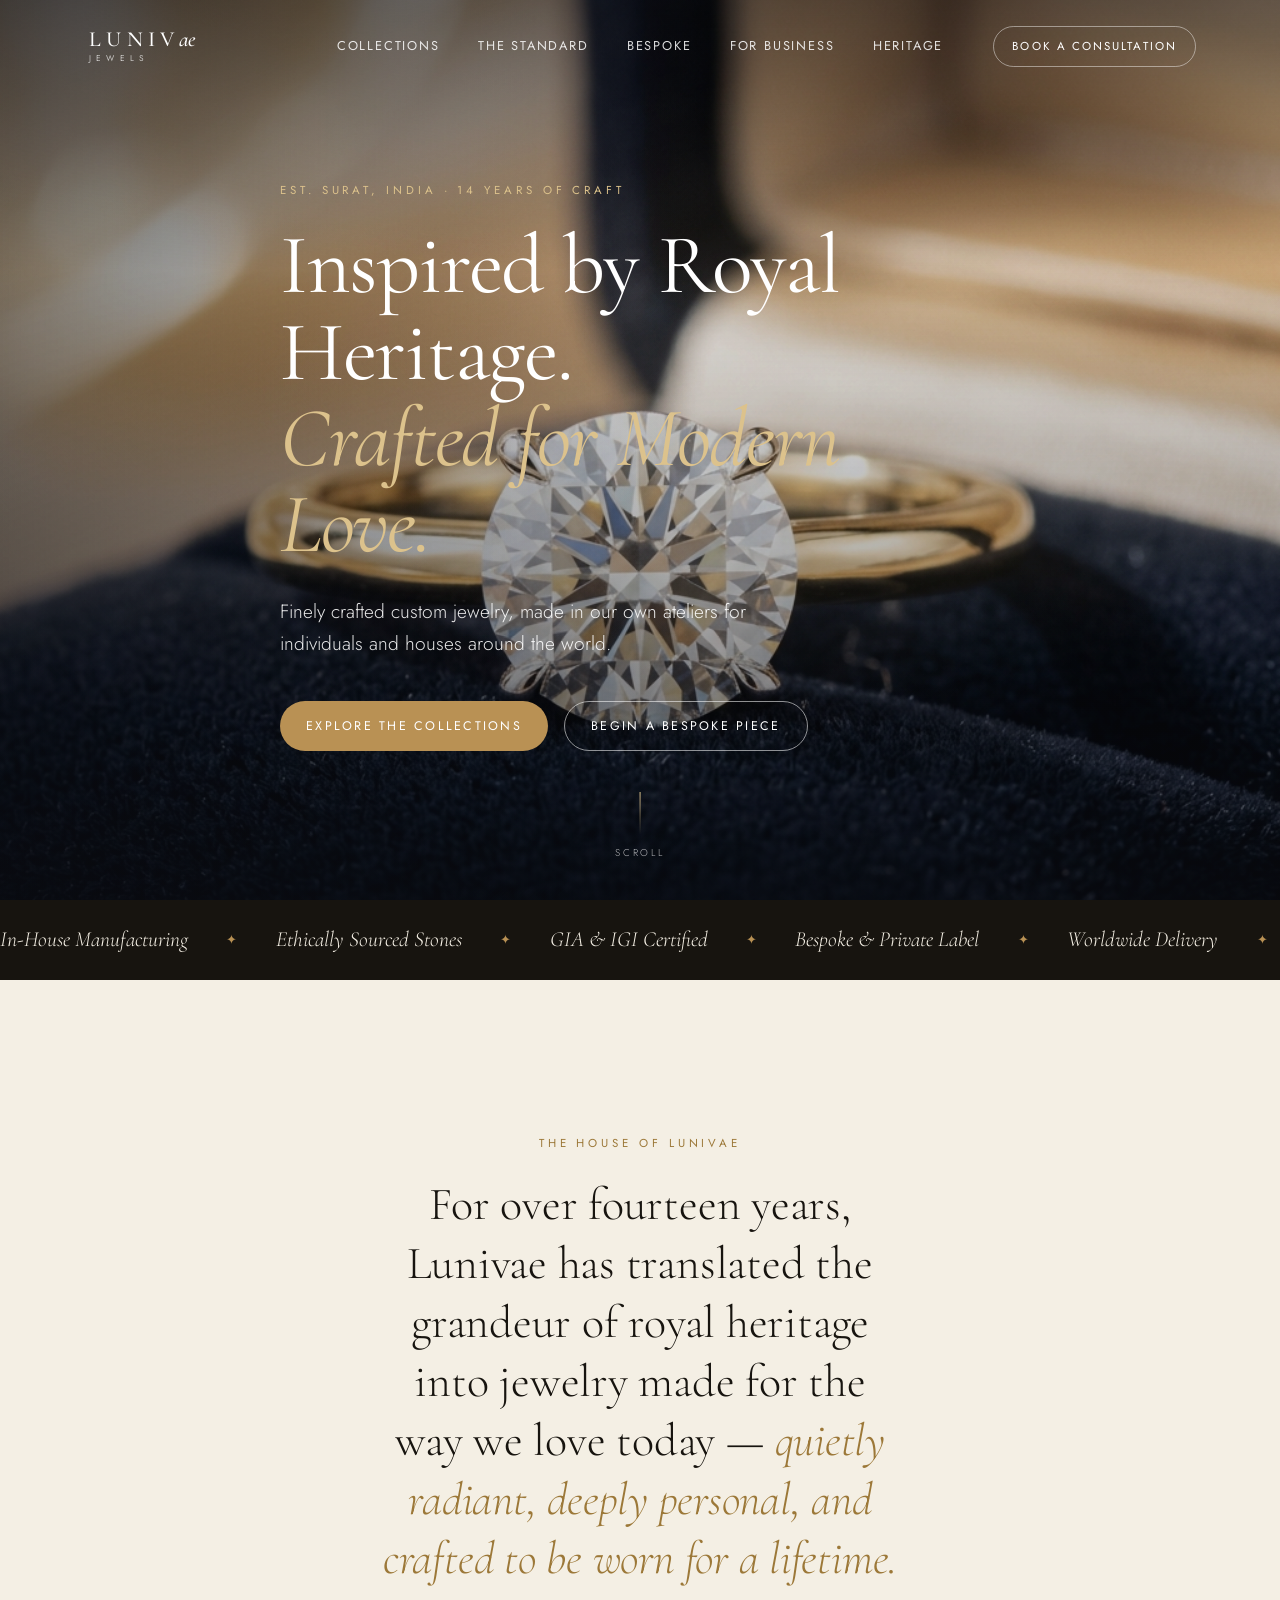
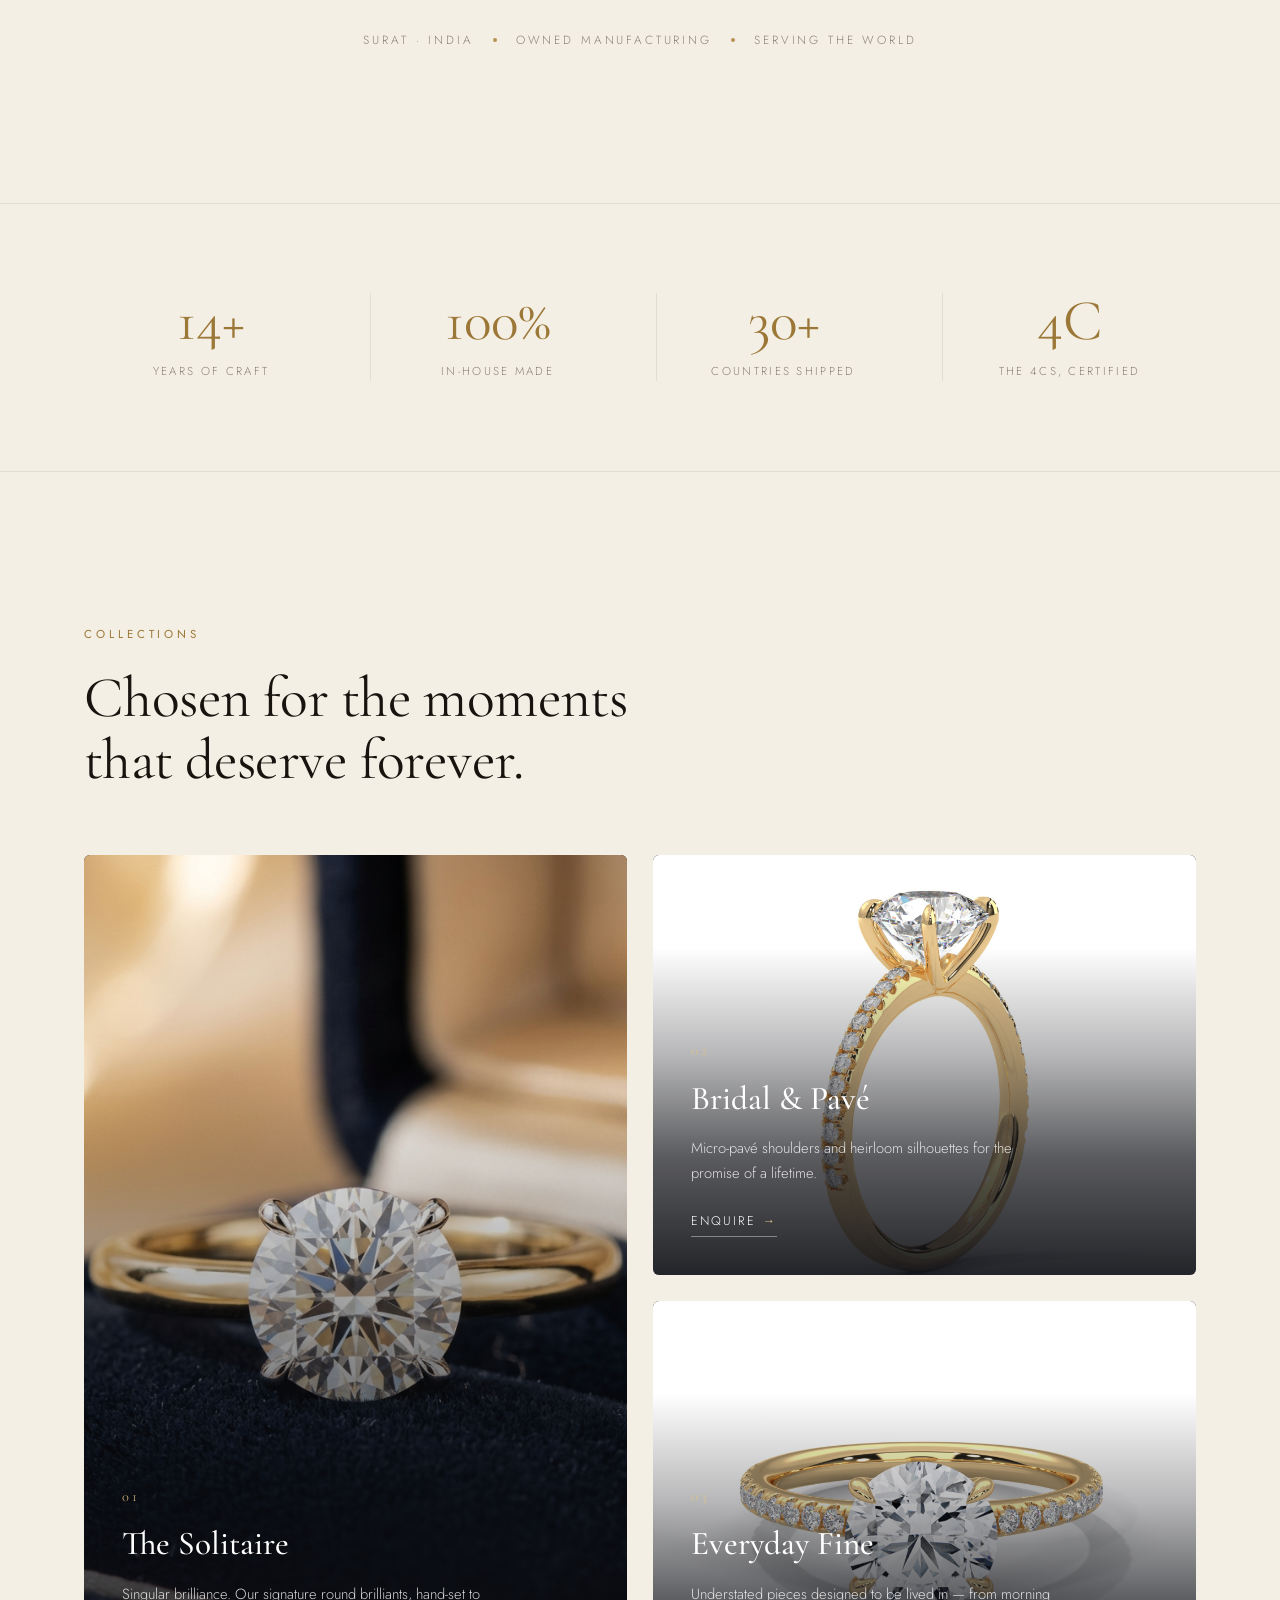
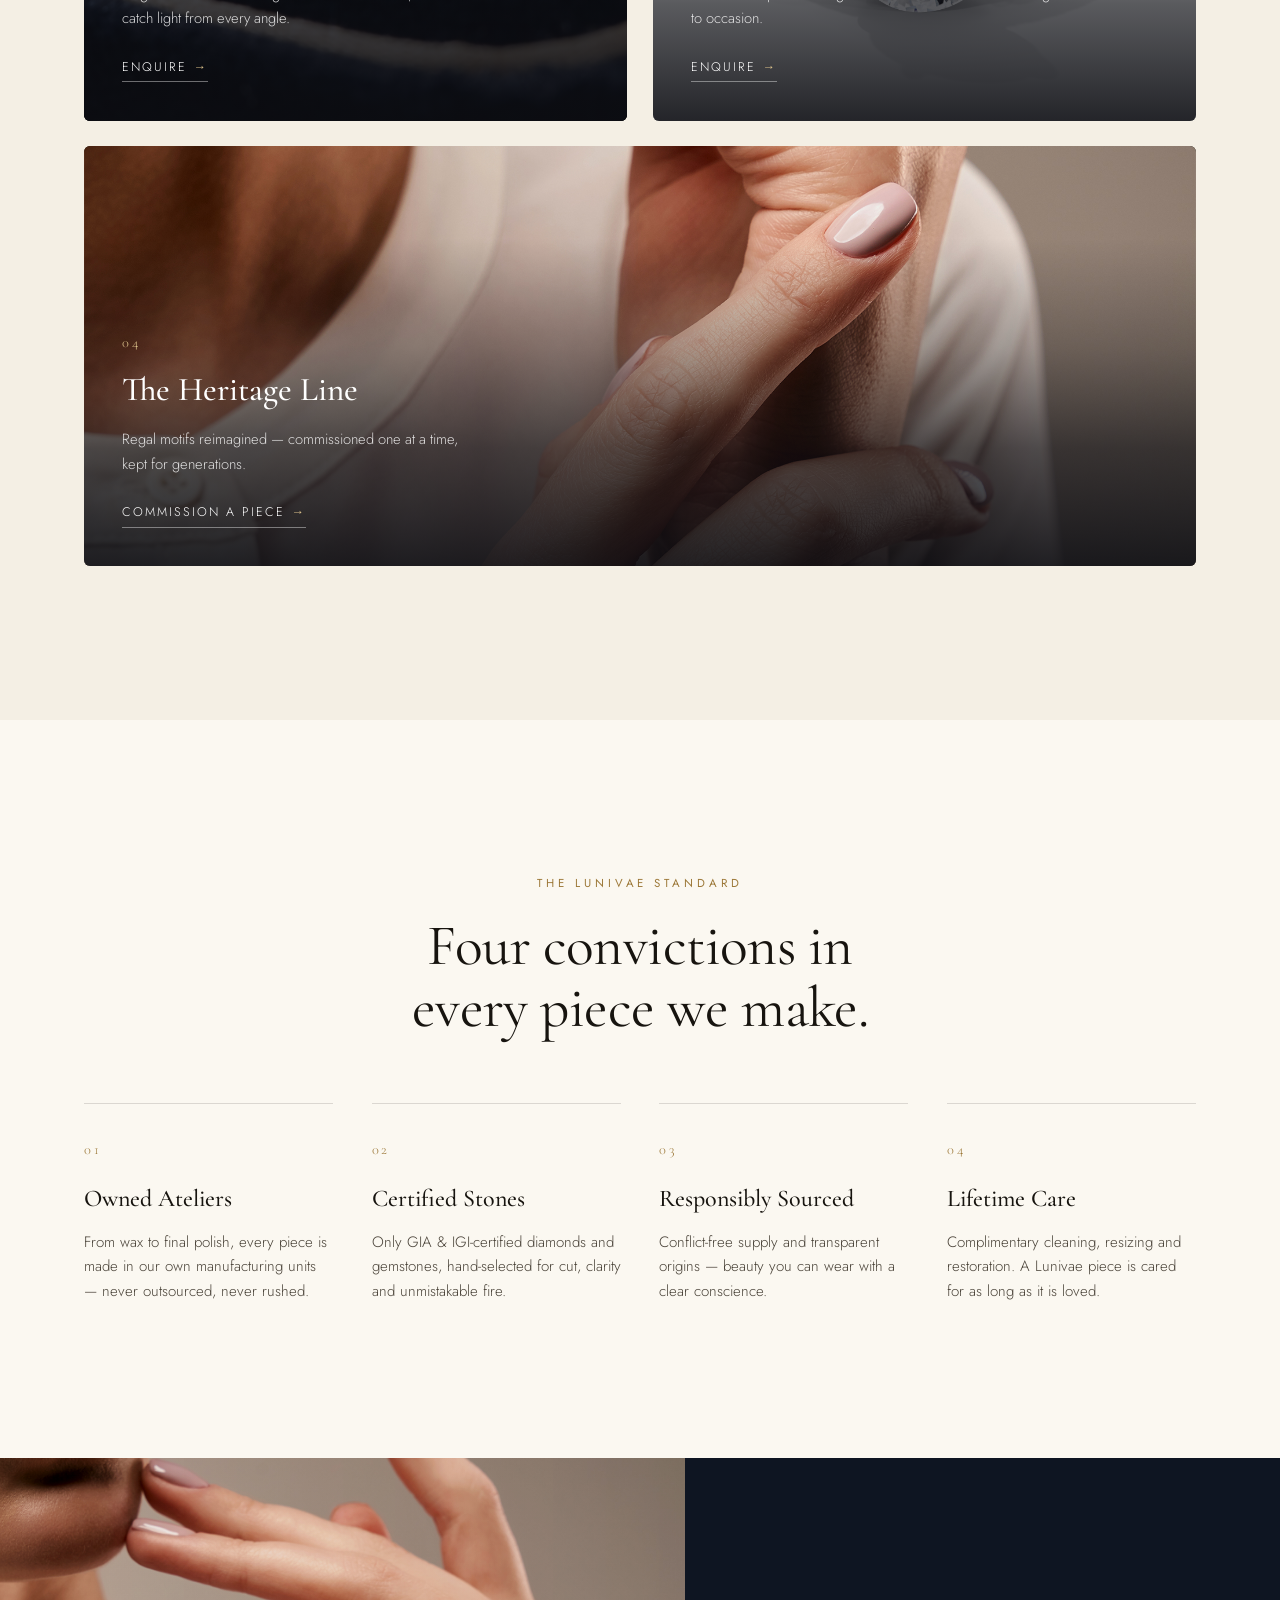
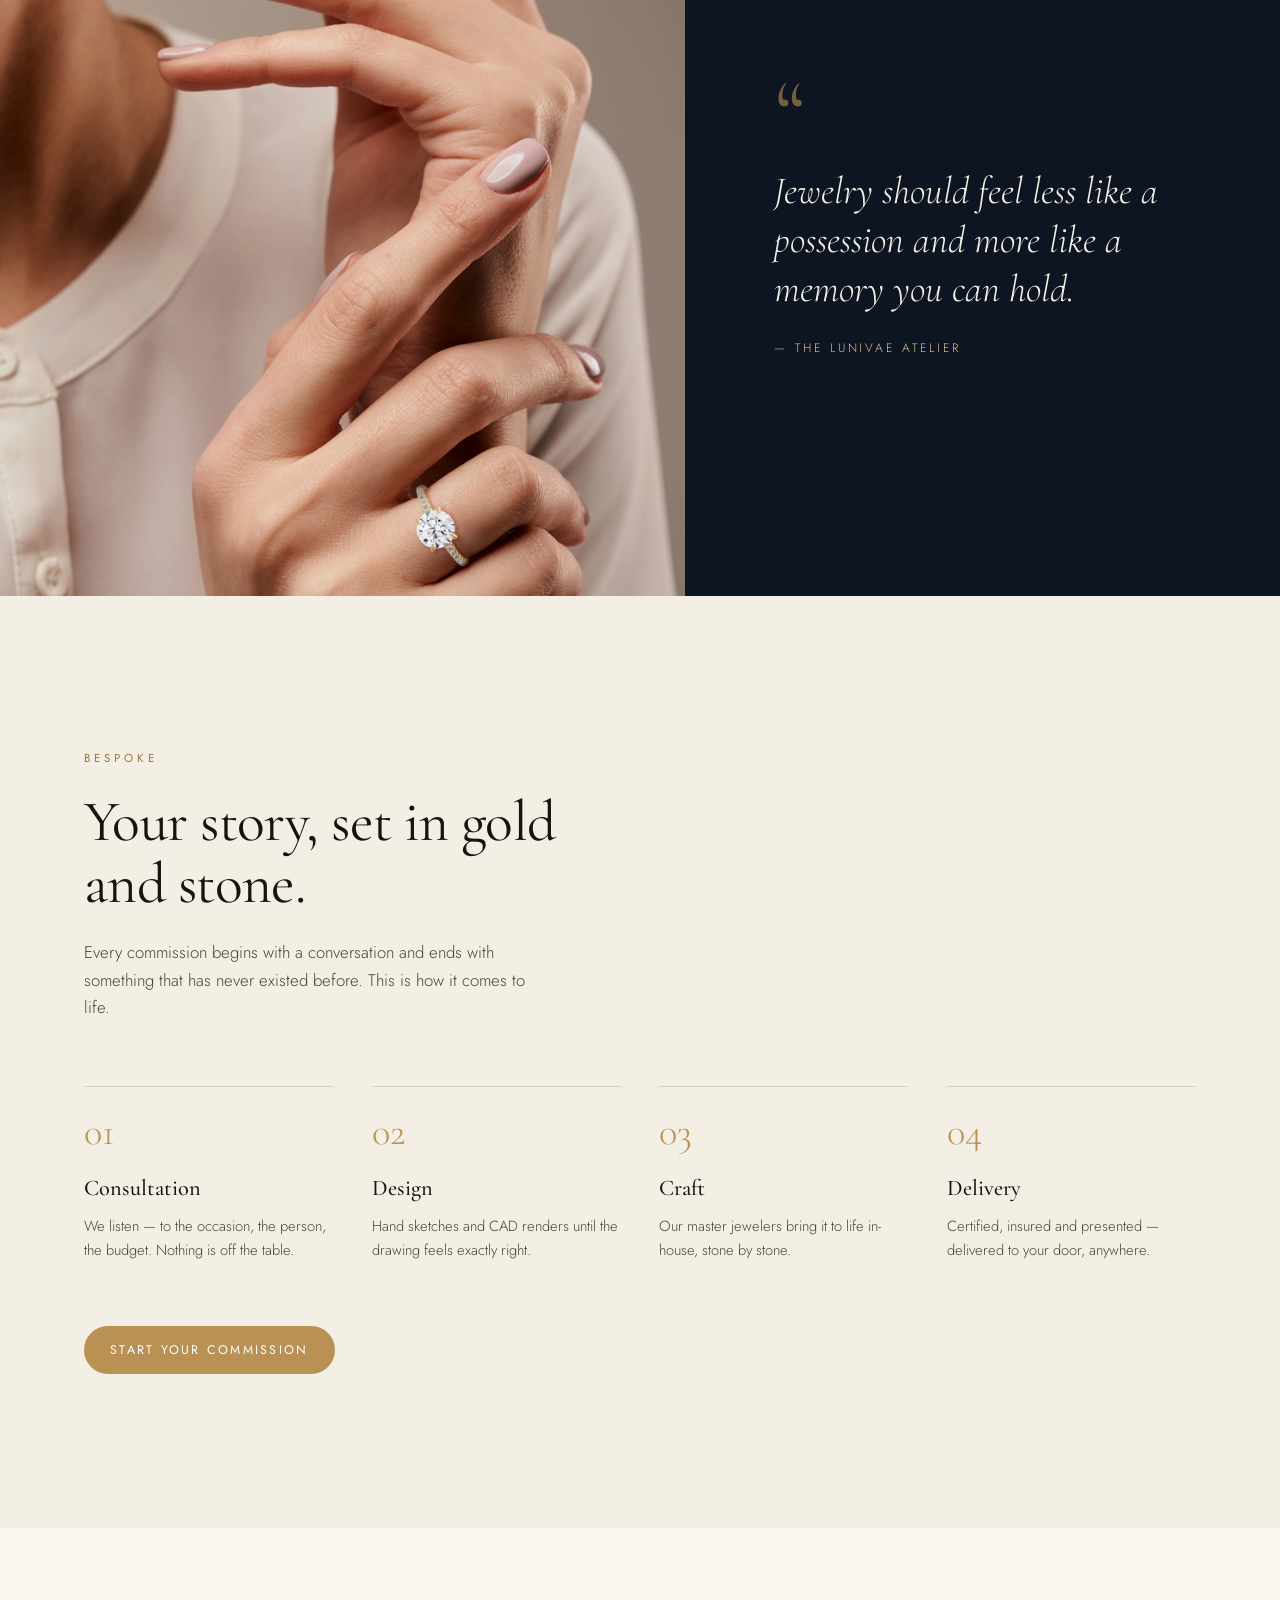
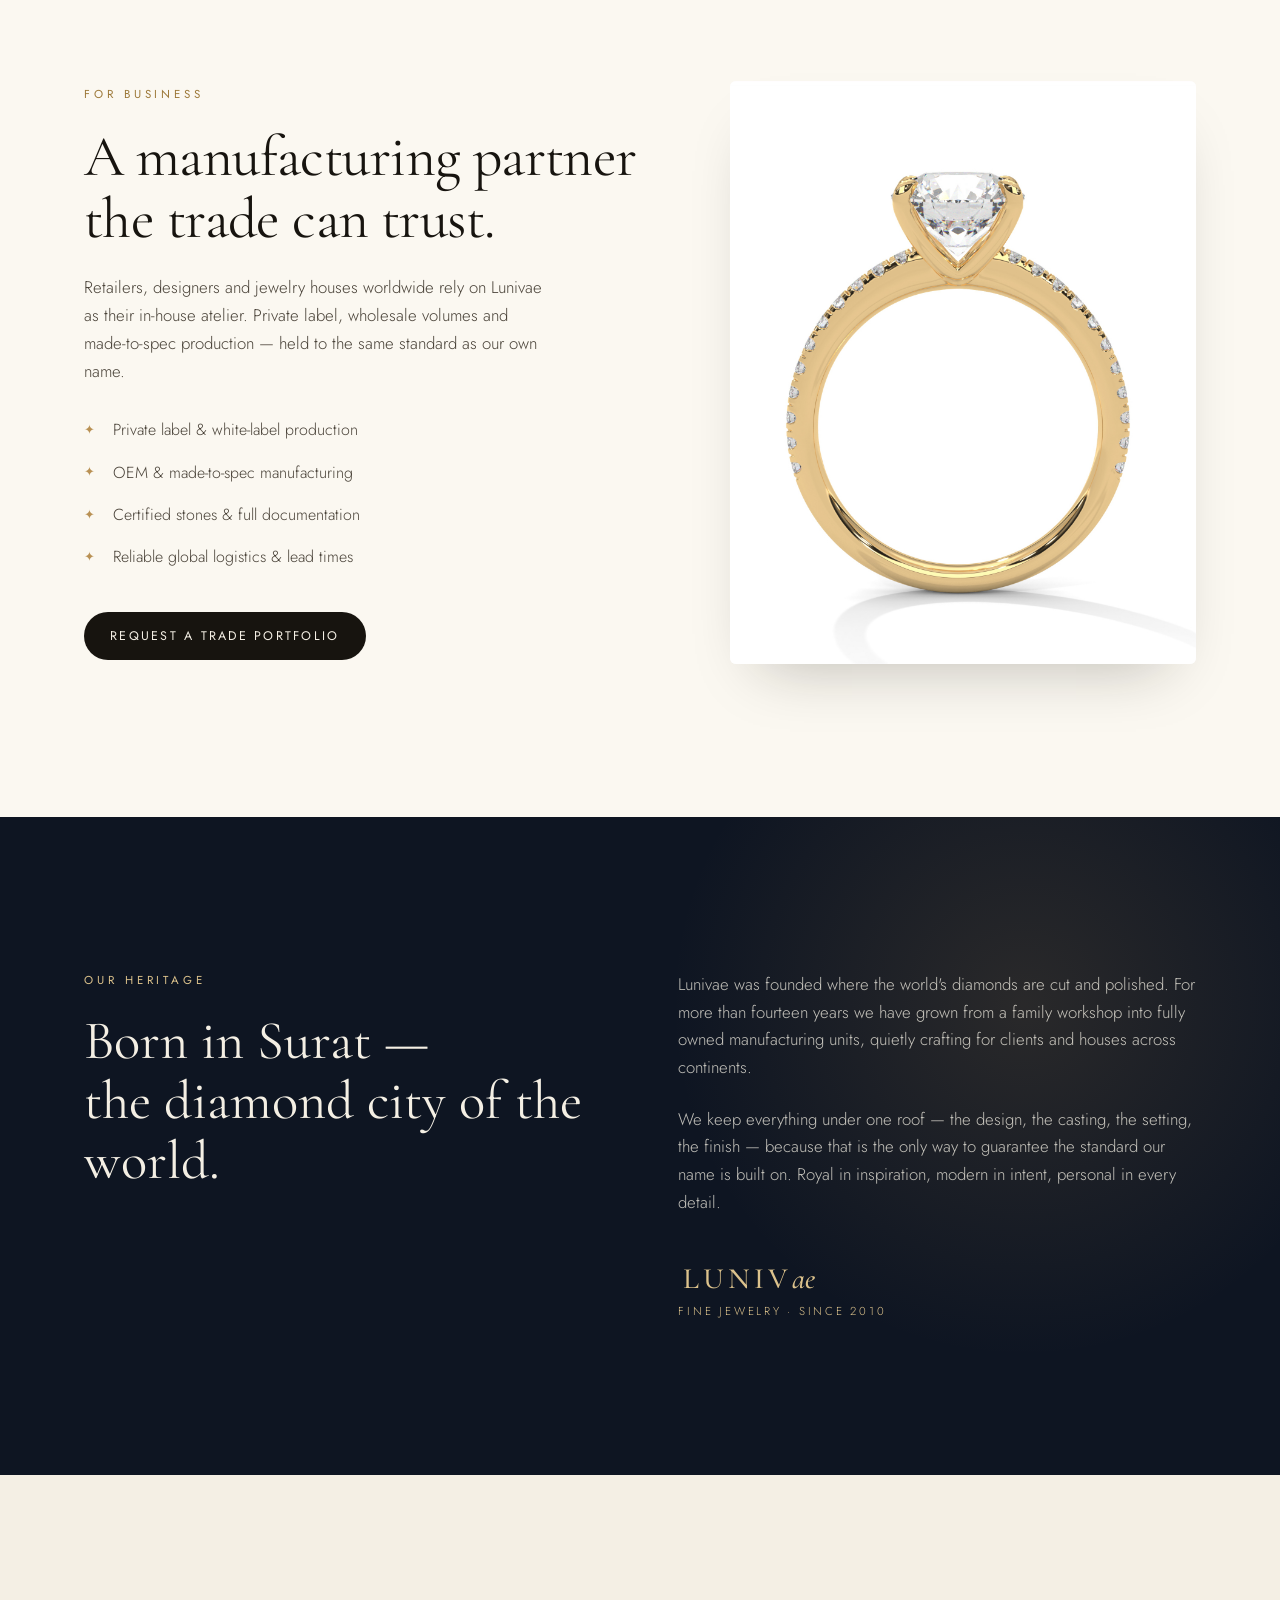
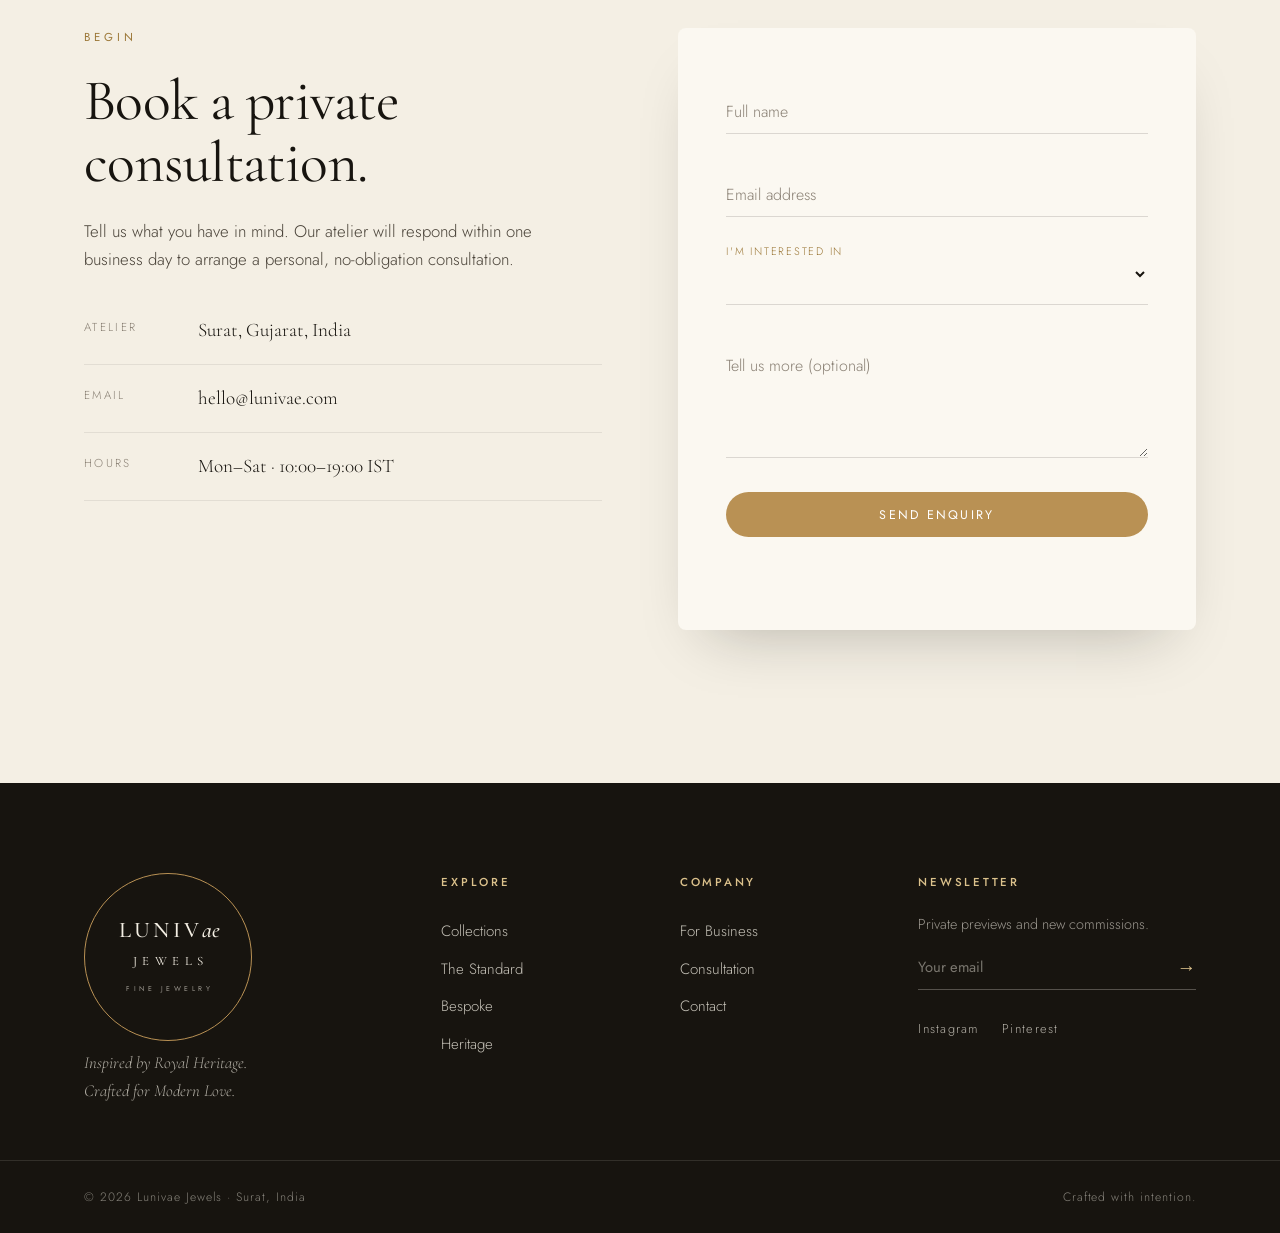
==== lunivae/index.html @ b957a15f "Add Lunivae Jewels premium website A luxury-minimal, single-scroll marketing site for Lunivae Jewels" ====
<!DOCTYPE html>
<html lang="en" data-theme="light">
<head>
<meta charset="UTF-8" />
<meta name="viewport" content="width=device-width, initial-scale=1.0" />
<title>Lunivae Jewels — Inspired by Royal Heritage. Crafted for Modern Love.</title>
<meta name="description" content="Lunivae Jewels — luxury custom fine jewelry from Surat, India. Backed by 14+ years of craft and our own manufacturing units, we create heirloom pieces for individuals and businesses worldwide." />
<meta name="theme-color" content="#F4EFE4" />

<!-- Open Graph -->
<meta property="og:title" content="Lunivae Jewels — Fine Jewelry" />
<meta property="og:description" content="Inspired by Royal Heritage. Crafted for Modern Love. Bespoke fine jewelry, crafted in-house in Surat, India." />
<meta property="og:type" content="website" />
<meta property="og:image" content="assets/hero-solitaire.jpg" />

<link rel="preconnect" href="https://fonts.googleapis.com" />
<link rel="preconnect" href="https://fonts.gstatic.com" crossorigin />
<link href="https://fonts.googleapis.com/css2?family=Cormorant+Garamond:ital,wght@0,300;0,400;0,500;0,600;1,400;1,500&family=Jost:wght@300;400;500&display=swap" rel="stylesheet" />

<link rel="stylesheet" href="styles.css" />
</head>
<body data-logo="lockup">

<!-- ============ PRELOADER ============ -->
<div class="preloader" id="preloader" aria-hidden="true">
  <div class="preloader__mark">
    <span class="logo-badge">
      <span class="logo-badge__ring"></span>
      <span class="logo-wordmark">LUNIV<em>ae</em></span>
      <span class="logo-jewels">JEWELS</span>
      <span class="logo-tag">FINE JEWELRY</span>
    </span>
  </div>
  <div class="preloader__bar"><span></span></div>
</div>

<!-- ============ CURSOR ============ -->
<div class="cursor" id="cursor" aria-hidden="true"></div>

<!-- ============ HEADER ============ -->
<header class="header" id="header">
  <div class="header__inner">
    <a href="#top" class="brand" aria-label="Lunivae Jewels — home">
      <span class="brand__name">LUNIV<em>ae</em></span>
      <span class="brand__sub">JEWELS</span>
    </a>

    <nav class="nav" id="nav" aria-label="Primary">
      <a href="#collections" class="nav__link">Collections</a>
      <a href="#craft" class="nav__link">The Standard</a>
      <a href="#bespoke" class="nav__link">Bespoke</a>
      <a href="#trade" class="nav__link">For Business</a>
      <a href="#heritage" class="nav__link">Heritage</a>
    </nav>

    <div class="header__actions">
      <a href="#contact" class="btn btn--ghost btn--sm">Book a Consultation</a>
      <button class="menu-toggle" id="menuToggle" aria-label="Open menu" aria-expanded="false">
        <span></span><span></span>
      </button>
    </div>
  </div>
</header>

<!-- ============ MOBILE MENU ============ -->
<div class="mobile-menu" id="mobileMenu" aria-hidden="true">
  <nav class="mobile-menu__nav" aria-label="Mobile">
    <a href="#collections" class="mobile-menu__link">Collections</a>
    <a href="#craft" class="mobile-menu__link">The Standard</a>
    <a href="#bespoke" class="mobile-menu__link">Bespoke</a>
    <a href="#trade" class="mobile-menu__link">For Business</a>
    <a href="#heritage" class="mobile-menu__link">Heritage</a>
    <a href="#contact" class="btn btn--gold mobile-menu__cta">Book a Consultation</a>
  </nav>
  <p class="mobile-menu__foot">Surat, India · Worldwide Delivery</p>
</div>

<main id="top">

  <!-- ============ HERO ============ -->
  <section class="hero" id="hero">
    <div class="hero__media" data-parallax>
      <img src="assets/hero-solitaire.jpg" alt="A round brilliant diamond solitaire in yellow gold, resting in a navy velvet ring box." />
      <span class="hero__glow"></span>
    </div>
    <div class="hero__scrim"></div>

    <div class="hero__content">
      <p class="eyebrow eyebrow--light" data-reveal>Est. Surat, India · 14 Years of Craft</p>
      <h1 class="hero__title" data-reveal>
        <span class="line">Inspired by Royal Heritage.</span>
        <span class="line line--italic">Crafted for Modern Love.</span>
      </h1>
      <p class="hero__lede" data-reveal>
        Finely crafted custom jewelry, made in our own ateliers for individuals
        and houses around the world.
      </p>
      <div class="hero__cta" data-reveal>
        <a href="#collections" class="btn btn--gold">Explore the Collections</a>
        <a href="#bespoke" class="btn btn--line-light">Begin a Bespoke Piece</a>
      </div>
    </div>

    <a href="#marquee" class="hero__scroll" aria-label="Scroll down">
      <span class="hero__scroll-line"></span>
      <span class="hero__scroll-text">Scroll</span>
    </a>
  </section>

  <!-- ============ MARQUEE ============ -->
  <section class="marquee" id="marquee" aria-hidden="true">
    <div class="marquee__track">
      <span>In-House Manufacturing</span><span class="dot">✦</span>
      <span>Ethically Sourced Stones</span><span class="dot">✦</span>
      <span>GIA &amp; IGI Certified</span><span class="dot">✦</span>
      <span>Bespoke &amp; Private Label</span><span class="dot">✦</span>
      <span>Worldwide Delivery</span><span class="dot">✦</span>
      <span>In-House Manufacturing</span><span class="dot">✦</span>
      <span>Ethically Sourced Stones</span><span class="dot">✦</span>
      <span>GIA &amp; IGI Certified</span><span class="dot">✦</span>
      <span>Bespoke &amp; Private Label</span><span class="dot">✦</span>
      <span>Worldwide Delivery</span><span class="dot">✦</span>
    </div>
  </section>

  <!-- ============ INTRO STATEMENT ============ -->
  <section class="statement section" id="intro">
    <div class="container">
      <p class="eyebrow" data-reveal>The House of Lunivae</p>
      <h2 class="statement__text" data-reveal-lines>
        For over fourteen years, Lunivae has translated the grandeur of royal
        heritage into jewelry made for the way we love today — <em>quietly
        radiant, deeply personal, and crafted to be worn for a lifetime.</em>
      </h2>
      <div class="statement__meta" data-reveal>
        <span>Surat · India</span>
        <span class="divider-dot"></span>
        <span>Owned Manufacturing</span>
        <span class="divider-dot"></span>
        <span>Serving the World</span>
      </div>
    </div>
  </section>

  <!-- ============ STATS ============ -->
  <section class="stats section--tight">
    <div class="container stats__grid">
      <div class="stat" data-reveal>
        <span class="stat__num" data-count="14" data-suffix="+">0</span>
        <span class="stat__label">Years of Craft</span>
      </div>
      <div class="stat" data-reveal>
        <span class="stat__num" data-count="100" data-suffix="%">0</span>
        <span class="stat__label">In-House Made</span>
      </div>
      <div class="stat" data-reveal>
        <span class="stat__num" data-count="30" data-suffix="+">0</span>
        <span class="stat__label">Countries Shipped</span>
      </div>
      <div class="stat" data-reveal>
        <span class="stat__num" data-count="4" data-suffix="C">0</span>
        <span class="stat__label">The 4Cs, Certified</span>
      </div>
    </div>
  </section>

  <!-- ============ COLLECTIONS ============ -->
  <section class="collections section" id="collections">
    <div class="container">
      <div class="section-head" data-reveal>
        <p class="eyebrow">Collections</p>
        <h2 class="section-title">Chosen for the moments<br />that deserve forever.</h2>
      </div>

      <div class="collections__grid">
        <article class="col-card col-card--tall" data-reveal>
          <div class="col-card__media">
            <img src="assets/hero-solitaire.jpg" alt="Round brilliant solitaire engagement ring in a velvet box." />
          </div>
          <div class="col-card__body">
            <span class="col-card__index">01</span>
            <h3 class="col-card__title">The Solitaire</h3>
            <p class="col-card__text">Singular brilliance. Our signature round brilliants, hand-set to catch light from every angle.</p>
            <a href="#contact" class="link-arrow">Enquire<span>→</span></a>
          </div>
        </article>

        <article class="col-card" data-reveal>
          <div class="col-card__media">
            <img src="assets/ring-angle.jpg" alt="Yellow gold pavé engagement ring photographed at an angle." />
          </div>
          <div class="col-card__body">
            <span class="col-card__index">02</span>
            <h3 class="col-card__title">Bridal &amp; Pavé</h3>
            <p class="col-card__text">Micro-pavé shoulders and heirloom silhouettes for the promise of a lifetime.</p>
            <a href="#contact" class="link-arrow">Enquire<span>→</span></a>
          </div>
        </article>

        <article class="col-card" data-reveal>
          <div class="col-card__media">
            <img src="assets/ring-top.jpg" alt="Top view of a round diamond solitaire in yellow gold." />
          </div>
          <div class="col-card__body">
            <span class="col-card__index">03</span>
            <h3 class="col-card__title">Everyday Fine</h3>
            <p class="col-card__text">Understated pieces designed to be lived in — from morning to occasion.</p>
            <a href="#contact" class="link-arrow">Enquire<span>→</span></a>
          </div>
        </article>

        <article class="col-card col-card--wide" data-reveal>
          <div class="col-card__media">
            <img src="assets/model-hand.jpg" alt="Model wearing a delicate diamond solitaire ring." />
          </div>
          <div class="col-card__body">
            <span class="col-card__index">04</span>
            <h3 class="col-card__title">The Heritage Line</h3>
            <p class="col-card__text">Regal motifs reimagined — commissioned one at a time, kept for generations.</p>
            <a href="#bespoke" class="link-arrow">Commission a piece<span>→</span></a>
          </div>
        </article>
      </div>
    </div>
  </section>

  <!-- ============ THE LUNIVAE STANDARD ============ -->
  <section class="craft section" id="craft">
    <div class="container">
      <div class="section-head section-head--center" data-reveal>
        <p class="eyebrow">The Lunivae Standard</p>
        <h2 class="section-title">Four convictions in<br />every piece we make.</h2>
      </div>

      <div class="craft__grid">
        <div class="craft__item" data-reveal>
          <span class="craft__num">01</span>
          <h3 class="craft__title">Owned Ateliers</h3>
          <p class="craft__text">From wax to final polish, every piece is made in our own manufacturing units — never outsourced, never rushed.</p>
        </div>
        <div class="craft__item" data-reveal>
          <span class="craft__num">02</span>
          <h3 class="craft__title">Certified Stones</h3>
          <p class="craft__text">Only GIA &amp; IGI-certified diamonds and gemstones, hand-selected for cut, clarity and unmistakable fire.</p>
        </div>
        <div class="craft__item" data-reveal>
          <span class="craft__num">03</span>
          <h3 class="craft__title">Responsibly Sourced</h3>
          <p class="craft__text">Conflict-free supply and transparent origins — beauty you can wear with a clear conscience.</p>
        </div>
        <div class="craft__item" data-reveal>
          <span class="craft__num">04</span>
          <h3 class="craft__title">Lifetime Care</h3>
          <p class="craft__text">Complimentary cleaning, resizing and restoration. A Lunivae piece is cared for as long as it is loved.</p>
        </div>
      </div>
    </div>
  </section>

  <!-- ============ EDITORIAL / QUOTE ============ -->
  <section class="editorial">
    <div class="editorial__media" data-parallax>
      <img src="assets/model-hand.jpg" alt="Close-up of a hand wearing a fine diamond solitaire ring." />
      <span class="editorial__scrim"></span>
    </div>
    <div class="editorial__panel" data-reveal>
      <span class="quote-mark">“</span>
      <blockquote class="editorial__quote">
        Jewelry should feel less like a possession and more like a memory you can hold.
      </blockquote>
      <p class="editorial__attr">— The Lunivae Atelier</p>
    </div>
  </section>

  <!-- ============ BESPOKE PROCESS ============ -->
  <section class="bespoke section" id="bespoke">
    <div class="container">
      <div class="section-head" data-reveal>
        <p class="eyebrow">Bespoke</p>
        <h2 class="section-title">Your story, set in gold<br />and stone.</h2>
        <p class="section-lede">Every commission begins with a conversation and ends with something that has never existed before. This is how it comes to life.</p>
      </div>

      <ol class="process">
        <li class="process__step" data-reveal>
          <span class="process__num">01</span>
          <div>
            <h3 class="process__title">Consultation</h3>
            <p class="process__text">We listen — to the occasion, the person, the budget. Nothing is off the table.</p>
          </div>
        </li>
        <li class="process__step" data-reveal>
          <span class="process__num">02</span>
          <div>
            <h3 class="process__title">Design</h3>
            <p class="process__text">Hand sketches and CAD renders until the drawing feels exactly right.</p>
          </div>
        </li>
        <li class="process__step" data-reveal>
          <span class="process__num">03</span>
          <div>
            <h3 class="process__title">Craft</h3>
            <p class="process__text">Our master jewelers bring it to life in-house, stone by stone.</p>
          </div>
        </li>
        <li class="process__step" data-reveal>
          <span class="process__num">04</span>
          <div>
            <h3 class="process__title">Delivery</h3>
            <p class="process__text">Certified, insured and presented — delivered to your door, anywhere.</p>
          </div>
        </li>
      </ol>

      <div class="bespoke__cta" data-reveal>
        <a href="#contact" class="btn btn--gold">Start Your Commission</a>
      </div>
    </div>
  </section>

  <!-- ============ FOR BUSINESS / B2B ============ -->
  <section class="trade section" id="trade">
    <div class="container trade__inner">
      <div class="trade__text" data-reveal>
        <p class="eyebrow">For Business</p>
        <h2 class="section-title">A manufacturing partner<br />the trade can trust.</h2>
        <p class="section-lede">
          Retailers, designers and jewelry houses worldwide rely on Lunivae as their
          in-house atelier. Private label, wholesale volumes and made-to-spec
          production — held to the same standard as our own name.
        </p>
        <ul class="trade__list">
          <li data-reveal>Private label &amp; white-label production</li>
          <li data-reveal>OEM &amp; made-to-spec manufacturing</li>
          <li data-reveal>Certified stones &amp; full documentation</li>
          <li data-reveal>Reliable global logistics &amp; lead times</li>
        </ul>
        <a href="#contact" class="btn btn--dark trade__btn" data-reveal>Request a Trade Portfolio</a>
      </div>
      <div class="trade__media" data-reveal>
        <img src="assets/ring-side.jpg" alt="Profile view of a yellow gold diamond ring with pavé band." />
      </div>
    </div>
  </section>

  <!-- ============ HERITAGE (dark) ============ -->
  <section class="heritage section" id="heritage">
    <div class="container heritage__inner">
      <div class="heritage__head" data-reveal>
        <p class="eyebrow eyebrow--gold">Our Heritage</p>
        <h2 class="heritage__title">Born in Surat —<br />the diamond city of the world.</h2>
      </div>
      <div class="heritage__body">
        <p data-reveal>
          Lunivae was founded where the world's diamonds are cut and polished. For
          more than fourteen years we have grown from a family workshop into fully
          owned manufacturing units, quietly crafting for clients and houses across
          continents.
        </p>
        <p data-reveal>
          We keep everything under one roof — the design, the casting, the setting,
          the finish — because that is the only way to guarantee the standard our
          name is built on. Royal in inspiration, modern in intent, personal in
          every detail.
        </p>
        <div class="heritage__sign" data-reveal>
          <span class="logo-wordmark logo-wordmark--gold">LUNIV<em>ae</em></span>
          <span class="heritage__sign-tag">Fine Jewelry · Since 2010</span>
        </div>
      </div>
    </div>
  </section>

  <!-- ============ CONTACT ============ -->
  <section class="contact section" id="contact">
    <div class="container contact__inner">
      <div class="contact__intro" data-reveal>
        <p class="eyebrow">Begin</p>
        <h2 class="section-title">Book a private<br />consultation.</h2>
        <p class="section-lede">Tell us what you have in mind. Our atelier will respond within one business day to arrange a personal, no-obligation consultation.</p>

        <ul class="contact__details">
          <li><span class="contact__k">Atelier</span><span class="contact__v">Surat, Gujarat, India</span></li>
          <li><span class="contact__k">Email</span><span class="contact__v">hello@lunivae.com</span></li>
          <li><span class="contact__k">Hours</span><span class="contact__v">Mon–Sat · 10:00–19:00 IST</span></li>
        </ul>
      </div>

      <form class="contact__form" id="contactForm" novalidate data-reveal>
        <div class="field">
          <input type="text" id="name" name="name" required placeholder=" " />
          <label for="name">Full name</label>
        </div>
        <div class="field">
          <input type="email" id="email" name="email" required placeholder=" " />
          <label for="email">Email address</label>
        </div>
        <div class="field">
          <select id="interest" name="interest" required>
            <option value="" disabled selected></option>
            <option value="bespoke">Bespoke commission</option>
            <option value="collection">A collection piece</option>
            <option value="bridal">Bridal &amp; engagement</option>
            <option value="trade">Trade / wholesale enquiry</option>
          </select>
          <label for="interest" class="label--static">I'm interested in</label>
        </div>
        <div class="field">
          <textarea id="message" name="message" rows="4" placeholder=" "></textarea>
          <label for="message">Tell us more (optional)</label>
        </div>
        <button type="submit" class="btn btn--gold btn--block">Send Enquiry</button>
        <p class="contact__note" id="formNote" role="status"></p>
      </form>
    </div>
  </section>

</main>

<!-- ============ FOOTER ============ -->
<footer class="footer">
  <div class="container footer__inner">
    <div class="footer__brand">
      <span class="logo-badge logo-badge--sm">
        <span class="logo-badge__ring"></span>
        <span class="logo-wordmark">LUNIV<em>ae</em></span>
        <span class="logo-jewels">JEWELS</span>
        <span class="logo-tag">FINE JEWELRY</span>
      </span>
      <p class="footer__tag">Inspired by Royal Heritage.<br />Crafted for Modern Love.</p>
    </div>

    <nav class="footer__col" aria-label="Explore">
      <h4 class="footer__title">Explore</h4>
      <a href="#collections">Collections</a>
      <a href="#craft">The Standard</a>
      <a href="#bespoke">Bespoke</a>
      <a href="#heritage">Heritage</a>
    </nav>

    <nav class="footer__col" aria-label="Company">
      <h4 class="footer__title">Company</h4>
      <a href="#trade">For Business</a>
      <a href="#contact">Consultation</a>
      <a href="#contact">Contact</a>
    </nav>

    <div class="footer__col">
      <h4 class="footer__title">Newsletter</h4>
      <p class="footer__sub">Private previews and new commissions.</p>
      <form class="footer__news" id="newsForm">
        <input type="email" placeholder="Your email" aria-label="Email for newsletter" required />
        <button type="submit" aria-label="Subscribe">→</button>
      </form>
      <div class="footer__social">
        <a href="#" aria-label="Instagram">Instagram</a>
        <a href="#" aria-label="Pinterest">Pinterest</a>
      </div>
    </div>
  </div>

  <div class="footer__bar">
    <div class="container footer__bar-inner">
      <p>© <span id="year">2026</span> Lunivae Jewels · Surat, India</p>
      <p>Crafted with intention.</p>
    </div>
  </div>
</footer>

<script src="main.js"></script>
</body>
</html>
---- lunivae/styles.css ----
/* =====================================================================
   LUNIVAE JEWELS — Stylesheet
   Luxury-minimal · cream / ink / champagne-gold
   ===================================================================== */

/* ---------- Tokens ---------- */
:root {
  --cream:      #F4EFE4;   /* page ground (matches logo badge) */
  --cream-2:    #FBF8F1;   /* raised surfaces */
  --paper:      #FFFFFF;
  --ink:        #17140F;   /* warm near-black */
  --ink-soft:   #4A4339;
  --ink-mute:   #8A8175;
  --gold:       #B99154;   /* champagne gold */
  --gold-deep:  #9C7838;
  --gold-light: #DCC28C;
  --navy:       #0E1522;   /* echoes the hero velvet box */
  --navy-soft:  #17203040;
  --line:       rgba(23, 20, 15, 0.14);
  --line-soft:  rgba(23, 20, 15, 0.08);

  --shadow:     0 30px 60px -30px rgba(23, 20, 15, 0.28);
  --shadow-lg:  0 50px 90px -40px rgba(23, 20, 15, 0.40);

  --serif: "Cormorant Garamond", "Times New Roman", serif;
  --sans:  "Jost", -apple-system, BlinkMacSystemFont, "Segoe UI", sans-serif;

  --container: 1240px;
  --gutter: clamp(20px, 5vw, 64px);

  --ease: cubic-bezier(0.22, 1, 0.36, 1);
  --ease-out: cubic-bezier(0.16, 1, 0.3, 1);
}

/* ---------- Reset ---------- */
*, *::before, *::after { box-sizing: border-box; margin: 0; padding: 0; }

html { scroll-behavior: smooth; -webkit-text-size-adjust: 100%; }

body {
  font-family: var(--sans);
  font-weight: 300;
  color: var(--ink);
  background: var(--cream);
  line-height: 1.65;
  -webkit-font-smoothing: antialiased;
  text-rendering: optimizeLegibility;
  overflow-x: hidden;
}

img { display: block; max-width: 100%; height: auto; }
a { color: inherit; text-decoration: none; }
button { font-family: inherit; cursor: pointer; border: none; background: none; color: inherit; }
ul, ol { list-style: none; }

::selection { background: var(--gold); color: var(--paper); }

/* ---------- Layout ---------- */
.container { width: 100%; max-width: var(--container); margin-inline: auto; padding-inline: var(--gutter); }
.section { padding-block: clamp(72px, 12vw, 168px); }
.section--tight { padding-block: clamp(48px, 7vw, 96px); }

/* ---------- Typography helpers ---------- */
.eyebrow {
  font-family: var(--sans);
  font-weight: 400;
  font-size: 0.72rem;
  letter-spacing: 0.34em;
  text-transform: uppercase;
  color: var(--gold-deep);
  margin-bottom: 1.4rem;
}
.eyebrow--light { color: var(--gold-light); }
.eyebrow--gold  { color: var(--gold-light); }

.section-title {
  font-family: var(--serif);
  font-weight: 400;
  font-size: clamp(2rem, 4.6vw, 3.6rem);
  line-height: 1.08;
  letter-spacing: -0.01em;
}
.section-lede {
  max-width: 46ch;
  margin-top: 1.5rem;
  color: var(--ink-soft);
  font-size: 1.05rem;
}
.section-head { margin-bottom: clamp(2.5rem, 5vw, 4.5rem); }
.section-head--center { text-align: center; margin-inline: auto; max-width: 720px; }
.section-head--center .section-lede { margin-inline: auto; }

.divider-dot { width: 4px; height: 4px; border-radius: 50%; background: var(--gold); display: inline-block; }

/* =====================================================================
   LOGO / MONOGRAM LOCKUP
   ===================================================================== */
.brand { display: inline-flex; flex-direction: column; align-items: center; line-height: 1; }
.brand__name {
  font-family: var(--serif);
  font-weight: 500;
  font-size: 1.5rem;
  letter-spacing: 0.24em;
  padding-left: 0.24em;               /* optical balance for tracking */
}
.brand__name em {
  font-style: italic;
  font-weight: 500;
  letter-spacing: 0;
}
.brand__sub {
  font-family: var(--sans);
  font-weight: 400;
  font-size: 0.52rem;
  letter-spacing: 0.62em;
  padding-left: 0.62em;
  margin-top: 0.35em;
  color: var(--ink-soft);
}

/* Full circular badge (preloader + footer) */
.logo-badge {
  position: relative;
  display: inline-flex;
  flex-direction: column;
  align-items: center;
  justify-content: center;
  width: 220px; height: 220px;
  padding: 2rem;
}
.logo-badge__ring {
  position: absolute; inset: 0;
  border: 1.5px solid var(--gold);
  border-radius: 50%;
}
.logo-wordmark {
  font-family: var(--serif);
  font-weight: 500;
  font-size: 1.85rem;
  letter-spacing: 0.14em;
  padding-left: 0.14em;
  color: var(--ink);
  line-height: 1;
}
.logo-wordmark em { font-style: italic; font-weight: 500; letter-spacing: 0; }
.logo-wordmark--gold { color: var(--gold-light); }

.logo-jewels {
  font-family: var(--serif);
  font-weight: 400;
  font-size: 1rem;
  letter-spacing: 0.42em;
  padding-left: 0.42em;
  margin-top: 0.55rem;
  color: var(--ink);
}
.logo-tag {
  font-family: var(--sans);
  font-weight: 400;
  font-size: 0.5rem;
  letter-spacing: 0.5em;
  padding-left: 0.5em;
  margin-top: 0.7rem;
  color: var(--ink-soft);
}
.logo-badge--sm { width: 168px; height: 168px; padding: 1.5rem; }
.logo-badge--sm .logo-wordmark { font-size: 1.4rem; }
.logo-badge--sm .logo-jewels { font-size: 0.8rem; }
.logo-badge--sm .logo-tag { font-size: 0.44rem; }

/* Raster override: <body data-logo="image"> swaps lockups for assets/logo.png */
body[data-logo="image"] .logo-badge > *:not(.logo-badge__img),
body[data-logo="image"] .brand__name,
body[data-logo="image"] .brand__sub { display: none; }

/* =====================================================================
   BUTTONS
   ===================================================================== */
.btn {
  position: relative;
  display: inline-flex;
  align-items: center;
  justify-content: center;
  gap: 0.6em;
  font-family: var(--sans);
  font-weight: 400;
  font-size: 0.78rem;
  letter-spacing: 0.18em;
  text-transform: uppercase;
  padding: 1.1em 2.1em;
  border-radius: 100px;
  transition: transform 0.5s var(--ease), background 0.4s var(--ease), color 0.4s var(--ease), border-color 0.4s var(--ease);
  will-change: transform;
}
.btn--sm { padding: 0.85em 1.6em; font-size: 0.72rem; }
.btn--block { width: 100%; }

.btn--gold { background: var(--gold); color: var(--paper); }
.btn--gold:hover { background: var(--gold-deep); transform: translateY(-3px); }

.btn--dark { background: var(--ink); color: var(--cream); }
.btn--dark:hover { background: #000; transform: translateY(-3px); }

.btn--ghost { border: 1px solid var(--line); color: var(--ink); }
.btn--ghost:hover { border-color: var(--gold); color: var(--gold-deep); }

.btn--line-light { border: 1px solid rgba(255,255,255,0.55); color: #fff; }
.btn--line-light:hover { background: rgba(255,255,255,0.12); border-color: #fff; transform: translateY(-3px); }

/* =====================================================================
   LINKS
   ===================================================================== */
.link-arrow {
  display: inline-flex; align-items: center; gap: 0.5em;
  font-family: var(--sans); font-size: 0.78rem; letter-spacing: 0.16em;
  text-transform: uppercase; color: var(--ink);
  padding-bottom: 4px;
  border-bottom: 1px solid var(--line);
  transition: color 0.4s var(--ease), border-color 0.4s var(--ease);
}
.link-arrow span { transition: transform 0.4s var(--ease); color: var(--gold-deep); }
.link-arrow:hover { color: var(--gold-deep); border-color: var(--gold); }
.link-arrow:hover span { transform: translateX(6px); }

/* =====================================================================
   PRELOADER
   ===================================================================== */
.preloader {
  position: fixed; inset: 0; z-index: 9999;
  display: flex; flex-direction: column; align-items: center; justify-content: center;
  gap: 2.5rem;
  background: var(--cream);
  transition: opacity 0.8s var(--ease), visibility 0.8s var(--ease);
}
.preloader__mark { transform: scale(0.9); opacity: 0; animation: markIn 1s var(--ease) forwards 0.1s; }
.preloader__bar { width: 160px; height: 1px; background: var(--line); overflow: hidden; }
.preloader__bar span { display: block; height: 100%; width: 0; background: var(--gold); animation: loadBar 1.4s var(--ease) forwards 0.2s; }
.preloader.is-done { opacity: 0; visibility: hidden; }
@keyframes markIn { to { transform: scale(1); opacity: 1; } }
@keyframes loadBar { to { width: 100%; } }

/* =====================================================================
   CURSOR
   ===================================================================== */
.cursor {
  position: fixed; top: 0; left: 0; z-index: 9998;
  width: 34px; height: 34px; margin: -17px 0 0 -17px;
  border: 1px solid var(--gold);
  border-radius: 50%;
  pointer-events: none;
  transition: transform 0.18s var(--ease-out), opacity 0.3s, background 0.3s, border-color 0.3s;
  opacity: 0;
  mix-blend-mode: normal;
}
.cursor.is-active { opacity: 1; }
.cursor.is-hover { transform: scale(1.7); background: rgba(185,145,84,0.14); border-color: var(--gold); }
@media (hover: none), (pointer: coarse) { .cursor { display: none; } }

/* =====================================================================
   HEADER
   ===================================================================== */
.header {
  position: fixed; top: 0; left: 0; right: 0; z-index: 900;
  transition: background 0.5s var(--ease), box-shadow 0.5s var(--ease), padding 0.5s var(--ease);
  padding-block: 1.6rem;
}
.header__inner {
  width: 100%; max-width: var(--container); margin-inline: auto; padding-inline: var(--gutter);
  display: grid; grid-template-columns: 1fr auto 1fr; align-items: center; gap: 1rem;
}
.header .brand { grid-column: 1; justify-self: start; align-items: flex-start; }
.header .brand__name { color: #fff; font-size: 1.35rem; transition: color 0.5s var(--ease); }
.header .brand__sub { color: rgba(255,255,255,0.7); transition: color 0.5s var(--ease); }
.nav { grid-column: 2; display: flex; gap: 2.4rem; justify-self: center; }
.nav__link {
  position: relative;
  font-size: 0.8rem; letter-spacing: 0.14em; text-transform: uppercase; font-weight: 400;
  color: rgba(255,255,255,0.85);
  transition: color 0.4s var(--ease);
}
.nav__link::after {
  content: ""; position: absolute; left: 0; bottom: -6px; width: 0; height: 1px;
  background: var(--gold); transition: width 0.4s var(--ease);
}
.nav__link:hover { color: #fff; }
.nav__link:hover::after { width: 100%; }
.header__actions { grid-column: 3; justify-self: end; display: flex; align-items: center; gap: 1rem; }
.header .btn--ghost { border-color: rgba(255,255,255,0.45); color: #fff; }
.header .btn--ghost:hover { border-color: #fff; color: #fff; background: rgba(255,255,255,0.1); }

/* scrolled state */
.header.is-scrolled {
  background: var(--cream-2);
  box-shadow: 0 1px 0 var(--line-soft), 0 20px 40px -30px rgba(0,0,0,0.3);
  padding-block: 0.9rem;
}
.header.is-scrolled .brand__name { color: var(--ink); }
.header.is-scrolled .brand__sub { color: var(--ink-soft); }
.header.is-scrolled .nav__link { color: var(--ink-soft); }
.header.is-scrolled .nav__link:hover { color: var(--ink); }
.header.is-scrolled .btn--ghost { border-color: var(--line); color: var(--ink); }
.header.is-scrolled .btn--ghost:hover { border-color: var(--gold); color: var(--gold-deep); background: transparent; }

/* menu toggle (mobile) */
.menu-toggle { display: none; width: 40px; height: 40px; flex-direction: column; align-items: center; justify-content: center; gap: 6px; }
.menu-toggle span { display: block; width: 24px; height: 1.5px; background: #fff; transition: transform 0.4s var(--ease), opacity 0.3s; }
.header.is-scrolled .menu-toggle span { background: var(--ink); }
.is-menu-open .menu-toggle span:nth-child(1) { transform: translateY(3.75px) rotate(45deg); }
.is-menu-open .menu-toggle span:nth-child(2) { transform: translateY(-3.75px) rotate(-45deg); }

/* =====================================================================
   MOBILE MENU
   ===================================================================== */
.mobile-menu {
  position: fixed; inset: 0; z-index: 850;
  background: var(--cream);
  display: flex; flex-direction: column; align-items: center; justify-content: center;
  gap: 2rem;
  opacity: 0; visibility: hidden;
  transition: opacity 0.5s var(--ease), visibility 0.5s var(--ease);
}
.is-menu-open .mobile-menu { opacity: 1; visibility: visible; }
.mobile-menu__nav { display: flex; flex-direction: column; align-items: center; gap: 1.6rem; }
.mobile-menu__link {
  font-family: var(--serif); font-size: 2rem; font-weight: 400; color: var(--ink);
  opacity: 0; transform: translateY(20px);
  transition: color 0.3s, opacity 0.5s var(--ease), transform 0.5s var(--ease);
}
.is-menu-open .mobile-menu__link { opacity: 1; transform: none; }
.mobile-menu__link:hover { color: var(--gold-deep); }
.mobile-menu__cta { margin-top: 1rem; }
.mobile-menu__foot { font-size: 0.72rem; letter-spacing: 0.24em; text-transform: uppercase; color: var(--ink-mute); position: absolute; bottom: 3rem; }

/* stagger */
.is-menu-open .mobile-menu__link:nth-child(1) { transition-delay: 0.1s; }
.is-menu-open .mobile-menu__link:nth-child(2) { transition-delay: 0.16s; }
.is-menu-open .mobile-menu__link:nth-child(3) { transition-delay: 0.22s; }
.is-menu-open .mobile-menu__link:nth-child(4) { transition-delay: 0.28s; }
.is-menu-open .mobile-menu__link:nth-child(5) { transition-delay: 0.34s; }
.is-menu-open .mobile-menu__link:nth-child(6) { transition-delay: 0.40s; }

/* =====================================================================
   HERO
   ===================================================================== */
.hero {
  position: relative;
  min-height: 100svh;
  display: flex; align-items: center;
  padding: 8rem var(--gutter) 6rem;
  overflow: hidden;
}
.hero__content { margin-inline: auto; width: 100%; max-width: var(--container); }
.hero__media { position: absolute; inset: 0; z-index: 0; }
.hero__media img { width: 100%; height: 120%; object-fit: cover; object-position: center 40%; will-change: transform; }
.hero__glow {
  position: absolute; inset: 0;
  background: radial-gradient(60% 50% at 62% 44%, rgba(220,194,140,0.20), transparent 70%);
  mix-blend-mode: screen;
}
.hero__scrim {
  position: absolute; inset: 0; z-index: 1;
  background:
    linear-gradient(180deg, rgba(10,12,18,0.55) 0%, rgba(10,12,18,0.12) 30%, rgba(10,12,18,0.30) 62%, rgba(10,12,18,0.72) 100%),
    linear-gradient(90deg, rgba(10,12,18,0.45) 0%, transparent 55%);
}
.hero__content { position: relative; z-index: 2; max-width: 720px; }
.hero__title {
  font-family: var(--serif);
  font-weight: 400;
  color: #fff;
  font-size: clamp(2.6rem, 6.6vw, 5.4rem);
  line-height: 1.02;
  letter-spacing: -0.015em;
  margin-block: 1.2rem 1.8rem;
}
.hero__title .line { display: block; }
.hero__title .line--italic { font-style: italic; color: var(--gold-light); }
.hero__lede {
  color: rgba(255,255,255,0.9);
  font-size: clamp(1rem, 1.6vw, 1.2rem);
  max-width: 46ch;
  font-weight: 300;
}
.hero__cta { display: flex; flex-wrap: wrap; gap: 1rem; margin-top: 2.6rem; }
.hero__scroll {
  position: absolute; bottom: 2.4rem; left: 50%; transform: translateX(-50%);
  z-index: 2; display: flex; flex-direction: column; align-items: center; gap: 0.7rem;
}
.hero__scroll-line { width: 1px; height: 42px; background: linear-gradient(var(--gold-light), transparent); animation: scrollPulse 2.2s var(--ease) infinite; transform-origin: top; }
.hero__scroll-text { font-size: 0.62rem; letter-spacing: 0.3em; text-transform: uppercase; color: rgba(255,255,255,0.7); }
@keyframes scrollPulse { 0%,100% { transform: scaleY(0.4); opacity: 0.4; } 50% { transform: scaleY(1); opacity: 1; } }

/* =====================================================================
   MARQUEE
   ===================================================================== */
.marquee { background: var(--ink); color: var(--cream); padding-block: 1.4rem; overflow: hidden; }
.marquee__track { display: flex; align-items: center; gap: 2.4rem; width: max-content; animation: marquee 34s linear infinite; }
.marquee__track span { font-family: var(--serif); font-style: italic; font-size: 1.35rem; white-space: nowrap; color: var(--cream); }
.marquee__track .dot { font-style: normal; color: var(--gold); font-size: 0.8rem; }
@keyframes marquee { to { transform: translateX(-50%); } }

/* =====================================================================
   STATEMENT
   ===================================================================== */
.statement { text-align: center; }
.statement__text {
  font-family: var(--serif);
  font-weight: 300;
  font-size: clamp(1.6rem, 3.6vw, 3rem);
  line-height: 1.28;
  letter-spacing: -0.005em;
  max-width: 24ch;
  margin: 0 auto;
}
.statement__text em { font-style: italic; color: var(--gold-deep); }
.statement__meta {
  display: flex; align-items: center; justify-content: center; flex-wrap: wrap; gap: 1.2rem;
  margin-top: 2.6rem;
  font-size: 0.74rem; letter-spacing: 0.24em; text-transform: uppercase; color: var(--ink-mute);
}

/* =====================================================================
   STATS
   ===================================================================== */
.stats { border-block: 1px solid var(--line-soft); }
.stats__grid { display: grid; grid-template-columns: repeat(4, 1fr); gap: 2rem; }
.stat { text-align: center; padding-inline: 1rem; }
.stat + .stat { border-left: 1px solid var(--line-soft); }
.stat__num {
  display: block; font-family: var(--serif); font-weight: 400;
  font-size: clamp(2.4rem, 5vw, 3.6rem); line-height: 1; color: var(--gold-deep);
}
.stat__label { display: block; margin-top: 0.7rem; font-size: 0.72rem; letter-spacing: 0.2em; text-transform: uppercase; color: var(--ink-mute); }

/* =====================================================================
   COLLECTIONS
   ===================================================================== */
.collections__grid {
  display: grid;
  grid-template-columns: repeat(2, 1fr);
  grid-auto-rows: 1fr;
  gap: clamp(1rem, 2vw, 1.6rem);
}
.col-card {
  position: relative; overflow: hidden; border-radius: 6px;
  background: var(--ink);
  min-height: 420px;
  display: flex; align-items: flex-end;
  isolation: isolate;
}
.col-card--tall { grid-row: span 2; }
.col-card--wide { grid-column: span 2; min-height: 380px; }
.col-card__media { position: absolute; inset: 0; z-index: -1; }
.col-card__media img { width: 100%; height: 100%; object-fit: cover; transition: transform 1.1s var(--ease); }
.col-card::after {
  content: ""; position: absolute; inset: 0; z-index: -1;
  background: linear-gradient(180deg, transparent 22%, rgba(12,13,18,0.30) 48%, rgba(12,13,18,0.68) 72%, rgba(12,13,18,0.90) 100%);
  transition: opacity 0.6s var(--ease);
}
.col-card:hover::after { opacity: 0.94; }
.col-card:hover .col-card__media img { transform: scale(1.06); }
.col-card__body { padding: clamp(1.6rem, 3vw, 2.6rem); color: #fff; }
.col-card__index { font-family: var(--serif); font-size: 0.9rem; letter-spacing: 0.2em; color: var(--gold-light); }
.col-card__title { font-family: var(--serif); font-weight: 500; font-size: clamp(1.5rem, 2.6vw, 2.1rem); margin-block: 0.5rem 0.6rem; }
.col-card__text { font-size: 0.92rem; color: rgba(255,255,255,0.82); max-width: 40ch; margin-bottom: 1.4rem; }
.col-card .link-arrow { color: #fff; border-color: rgba(255,255,255,0.4); }
.col-card .link-arrow:hover { color: var(--gold-light); border-color: var(--gold-light); }
.col-card .link-arrow span { color: var(--gold-light); }

/* =====================================================================
   CRAFT
   ===================================================================== */
.craft { background: var(--cream-2); }
.craft__grid { display: grid; grid-template-columns: repeat(4, 1fr); gap: clamp(1.6rem, 3vw, 3rem); }
.craft__item { position: relative; padding-top: 2rem; border-top: 1px solid var(--line); }
.craft__num { font-family: var(--serif); font-size: 0.9rem; letter-spacing: 0.2em; color: var(--gold-deep); }
.craft__title { font-family: var(--serif); font-weight: 500; font-size: 1.5rem; margin-block: 1rem 0.7rem; }
.craft__text { font-size: 0.94rem; color: var(--ink-soft); }

/* =====================================================================
   EDITORIAL
   ===================================================================== */
.editorial { position: relative; display: grid; grid-template-columns: 1.15fr 1fr; min-height: 82vh; }
.editorial__media { position: relative; overflow: hidden; }
.editorial__media img { width: 100%; height: 112%; object-fit: cover; object-position: center 35%; }
.editorial__scrim { position: absolute; inset: 0; background: linear-gradient(90deg, transparent, rgba(14,21,34,0.05)); }
.editorial__panel {
  background: var(--navy); color: var(--cream);
  display: flex; flex-direction: column; justify-content: center;
  padding: clamp(2.5rem, 7vw, 6rem);
}
.quote-mark { font-family: var(--serif); font-size: 6rem; line-height: 0.4; color: var(--gold); opacity: 0.6; height: 3rem; }
.editorial__quote { font-family: var(--serif); font-weight: 300; font-style: italic; font-size: clamp(1.7rem, 3vw, 2.7rem); line-height: 1.28; margin-block: 1.5rem; }
.editorial__attr { font-size: 0.76rem; letter-spacing: 0.24em; text-transform: uppercase; color: var(--gold-light); }

/* =====================================================================
   BESPOKE
   ===================================================================== */
.process {
  display: grid; grid-template-columns: repeat(4, 1fr); gap: clamp(1.4rem, 3vw, 2.4rem);
  margin-top: 1rem;
  counter-reset: step;
}
.process__step { display: flex; flex-direction: column; gap: 1.2rem; padding-top: 1.6rem; border-top: 1px solid var(--line); }
.process__num { font-family: var(--serif); font-size: 2.4rem; color: var(--gold); line-height: 1; }
.process__title { font-family: var(--serif); font-weight: 500; font-size: 1.4rem; margin-bottom: 0.4rem; }
.process__text { font-size: 0.92rem; color: var(--ink-soft); }
.bespoke__cta { margin-top: clamp(2.5rem, 5vw, 4rem); }

/* =====================================================================
   TRADE
   ===================================================================== */
.trade { background: var(--cream-2); }
.trade__inner { display: grid; grid-template-columns: 1.1fr 0.9fr; gap: clamp(2rem, 6vw, 6rem); align-items: center; }
.trade__list { margin-block: 2rem; display: grid; gap: 1rem; }
.trade__list li {
  position: relative; padding-left: 1.8rem; font-size: 1rem; color: var(--ink-soft);
}
.trade__list li::before {
  content: "✦"; position: absolute; left: 0; top: 0.1rem; color: var(--gold); font-size: 0.8rem;
}
.trade__btn { margin-top: 0.6rem; }
.trade__media { position: relative; border-radius: 6px; overflow: hidden; box-shadow: var(--shadow); background: var(--paper); }
.trade__media img { width: 100%; aspect-ratio: 4/5; object-fit: cover; }

/* =====================================================================
   HERITAGE (dark)
   ===================================================================== */
.heritage { background: var(--navy); color: var(--cream); position: relative; overflow: hidden; }
.heritage::before {
  content: ""; position: absolute; top: -30%; right: -10%; width: 60vw; height: 60vw;
  background: radial-gradient(circle, rgba(185,145,84,0.16), transparent 65%);
  pointer-events: none;
}
.heritage__inner { position: relative; display: grid; grid-template-columns: 1fr 1fr; gap: clamp(2rem, 6vw, 5rem); }
.heritage__title { font-family: var(--serif); font-weight: 400; font-size: clamp(2rem, 4.4vw, 3.4rem); line-height: 1.1; }
.heritage__body { display: flex; flex-direction: column; gap: 1.5rem; }
.heritage__body p { color: rgba(244,239,228,0.78); font-size: 1.05rem; }
.heritage__sign { margin-top: 1.5rem; display: flex; flex-direction: column; gap: 0.5rem; }
.heritage__sign-tag { font-size: 0.72rem; letter-spacing: 0.24em; text-transform: uppercase; color: var(--gold-light); }

/* =====================================================================
   CONTACT
   ===================================================================== */
.contact__inner { display: grid; grid-template-columns: 1fr 1fr; gap: clamp(2.5rem, 6vw, 6rem); align-items: start; }
.contact__details { margin-top: 2.6rem; display: grid; gap: 1.1rem; }
.contact__details li { display: flex; gap: 1.5rem; padding-bottom: 1.1rem; border-bottom: 1px solid var(--line-soft); }
.contact__k { flex: 0 0 90px; font-size: 0.72rem; letter-spacing: 0.2em; text-transform: uppercase; color: var(--ink-mute); padding-top: 0.2rem; }
.contact__v { font-family: var(--serif); font-size: 1.2rem; }

.contact__form { display: grid; gap: 1.6rem; background: var(--cream-2); padding: clamp(1.8rem, 4vw, 3rem); border-radius: 8px; box-shadow: var(--shadow); }
.field { position: relative; }
.field input, .field select, .field textarea {
  width: 100%; font-family: var(--sans); font-size: 1rem; color: var(--ink);
  background: transparent; border: none; border-bottom: 1px solid var(--line);
  padding: 1.4rem 0 0.7rem; transition: border-color 0.4s var(--ease);
  resize: vertical;
}
.field select { padding-top: 1.6rem; }
.field textarea { min-height: 90px; }
.field input:focus, .field select:focus, .field textarea:focus { outline: none; border-color: var(--gold); }
.field label {
  position: absolute; left: 0; top: 1.4rem; font-size: 1rem; color: var(--ink-mute);
  pointer-events: none; transition: transform 0.35s var(--ease), color 0.35s var(--ease), font-size 0.35s var(--ease);
}
.field input:focus + label,
.field input:not(:placeholder-shown) + label,
.field textarea:focus + label,
.field textarea:not(:placeholder-shown) + label,
.field label.label--static {
  transform: translateY(-1.35rem); font-size: 0.68rem; letter-spacing: 0.16em; text-transform: uppercase; color: var(--gold-deep);
}
.field select:valid + label { transform: translateY(-1.35rem); font-size: 0.68rem; letter-spacing: 0.16em; text-transform: uppercase; color: var(--gold-deep); }
.contact__note { font-size: 0.86rem; color: var(--gold-deep); min-height: 1.2rem; text-align: center; }
.contact__note.is-error { color: #b4432f; }

/* =====================================================================
   FOOTER
   ===================================================================== */
.footer { background: var(--ink); color: var(--cream); padding-top: clamp(3.5rem, 7vw, 6rem); }
.footer__inner { display: grid; grid-template-columns: 1.6fr 1fr 1fr 1.4fr; gap: 2.5rem; padding-bottom: 3.5rem; }
.footer__brand .logo-badge__ring { border-color: var(--gold); }
.footer__brand .logo-wordmark { color: var(--cream); }
.footer__brand .logo-jewels { color: var(--cream); }
.footer__brand .logo-tag { color: rgba(244,239,228,0.6); }
.footer__tag { font-family: var(--serif); font-style: italic; font-size: 1.05rem; color: rgba(244,239,228,0.7); margin-top: 0.5rem; }
.footer__title { font-size: 0.72rem; letter-spacing: 0.24em; text-transform: uppercase; color: var(--gold-light); margin-bottom: 1.3rem; font-weight: 500; }
.footer__col a { display: block; padding-block: 0.4rem; color: rgba(244,239,228,0.78); font-size: 0.94rem; transition: color 0.3s, padding-left 0.3s var(--ease); }
.footer__col a:hover { color: var(--cream); padding-left: 6px; }
.footer__sub { font-size: 0.9rem; color: rgba(244,239,228,0.6); margin-bottom: 1rem; }
.footer__news { display: flex; border-bottom: 1px solid rgba(244,239,228,0.28); padding-bottom: 0.5rem; margin-bottom: 1.4rem; }
.footer__news input { flex: 1; background: transparent; border: none; color: var(--cream); font-family: var(--sans); font-size: 0.92rem; }
.footer__news input::placeholder { color: rgba(244,239,228,0.45); }
.footer__news input:focus { outline: none; }
.footer__news button { color: var(--gold-light); font-size: 1.2rem; transition: transform 0.3s var(--ease); }
.footer__news button:hover { transform: translateX(4px); }
.footer__social { display: flex; gap: 1.4rem; }
.footer__social a { font-size: 0.8rem; letter-spacing: 0.1em; color: rgba(244,239,228,0.7); border-bottom: 1px solid transparent; transition: color 0.3s, border-color 0.3s; }
.footer__social a:hover { color: var(--cream); border-color: var(--gold); }
.footer__bar { border-top: 1px solid rgba(244,239,228,0.12); padding-block: 1.6rem; }
.footer__bar-inner { display: flex; justify-content: space-between; gap: 1rem; flex-wrap: wrap; }
.footer__bar p { font-size: 0.76rem; letter-spacing: 0.08em; color: rgba(244,239,228,0.5); }

/* =====================================================================
   REVEAL ANIMATIONS
   ===================================================================== */
[data-reveal] { opacity: 0; transform: translateY(28px); transition: opacity 0.9s var(--ease-out), transform 0.9s var(--ease-out); }
[data-reveal].is-in { opacity: 1; transform: none; }

[data-reveal-lines] .line-inner { display: inline; }
[data-reveal-lines] { opacity: 0; transform: translateY(28px); transition: opacity 1s var(--ease-out), transform 1s var(--ease-out); }
[data-reveal-lines].is-in { opacity: 1; transform: none; }

/* =====================================================================
   RESPONSIVE
   ===================================================================== */
@media (max-width: 1024px) {
  .nav { display: none; }
  .header .btn--ghost { display: none; }
  .menu-toggle { display: flex; }
  .header__inner { grid-template-columns: 1fr auto; }
  .header__actions { grid-column: 2; }
  .editorial { grid-template-columns: 1fr; }
  .editorial__media { min-height: 60vh; }
  .heritage__inner { grid-template-columns: 1fr; }
  .contact__inner { grid-template-columns: 1fr; }
  .trade__inner { grid-template-columns: 1fr; }
  .trade__media { max-width: 460px; }
}

@media (max-width: 760px) {
  .stats__grid { grid-template-columns: repeat(2, 1fr); gap: 2.5rem 1rem; }
  .stat:nth-child(3) { border-left: none; }
  .stat:nth-child(odd) { border-left: none; }
  .craft__grid { grid-template-columns: 1fr 1fr; gap: 2rem 1.6rem; }
  .process { grid-template-columns: 1fr 1fr; gap: 2rem 1.4rem; }
  .collections__grid { grid-template-columns: 1fr; }
  .col-card--tall { grid-row: span 1; }
  .col-card--wide { grid-column: span 1; }
  .col-card { min-height: 340px; }
  .marquee__track span { font-size: 1.1rem; }
  .footer__inner { grid-template-columns: 1fr 1fr; }
  .footer__brand { grid-column: span 2; }
}

@media (max-width: 460px) {
  .craft__grid { grid-template-columns: 1fr; }
  .process { grid-template-columns: 1fr; }
  .footer__inner { grid-template-columns: 1fr; }
  .footer__brand { grid-column: span 1; }
  .hero__cta .btn { width: 100%; }
}

/* =====================================================================
   REDUCED MOTION
   ===================================================================== */
@media (prefers-reduced-motion: reduce) {
  * { animation-duration: 0.01ms !important; animation-iteration-count: 1 !important; transition-duration: 0.01ms !important; scroll-behavior: auto !important; }
  [data-reveal], [data-reveal-lines] { opacity: 1 !important; transform: none !important; }
  .marquee__track { animation: none; }
  .cursor { display: none; }
}
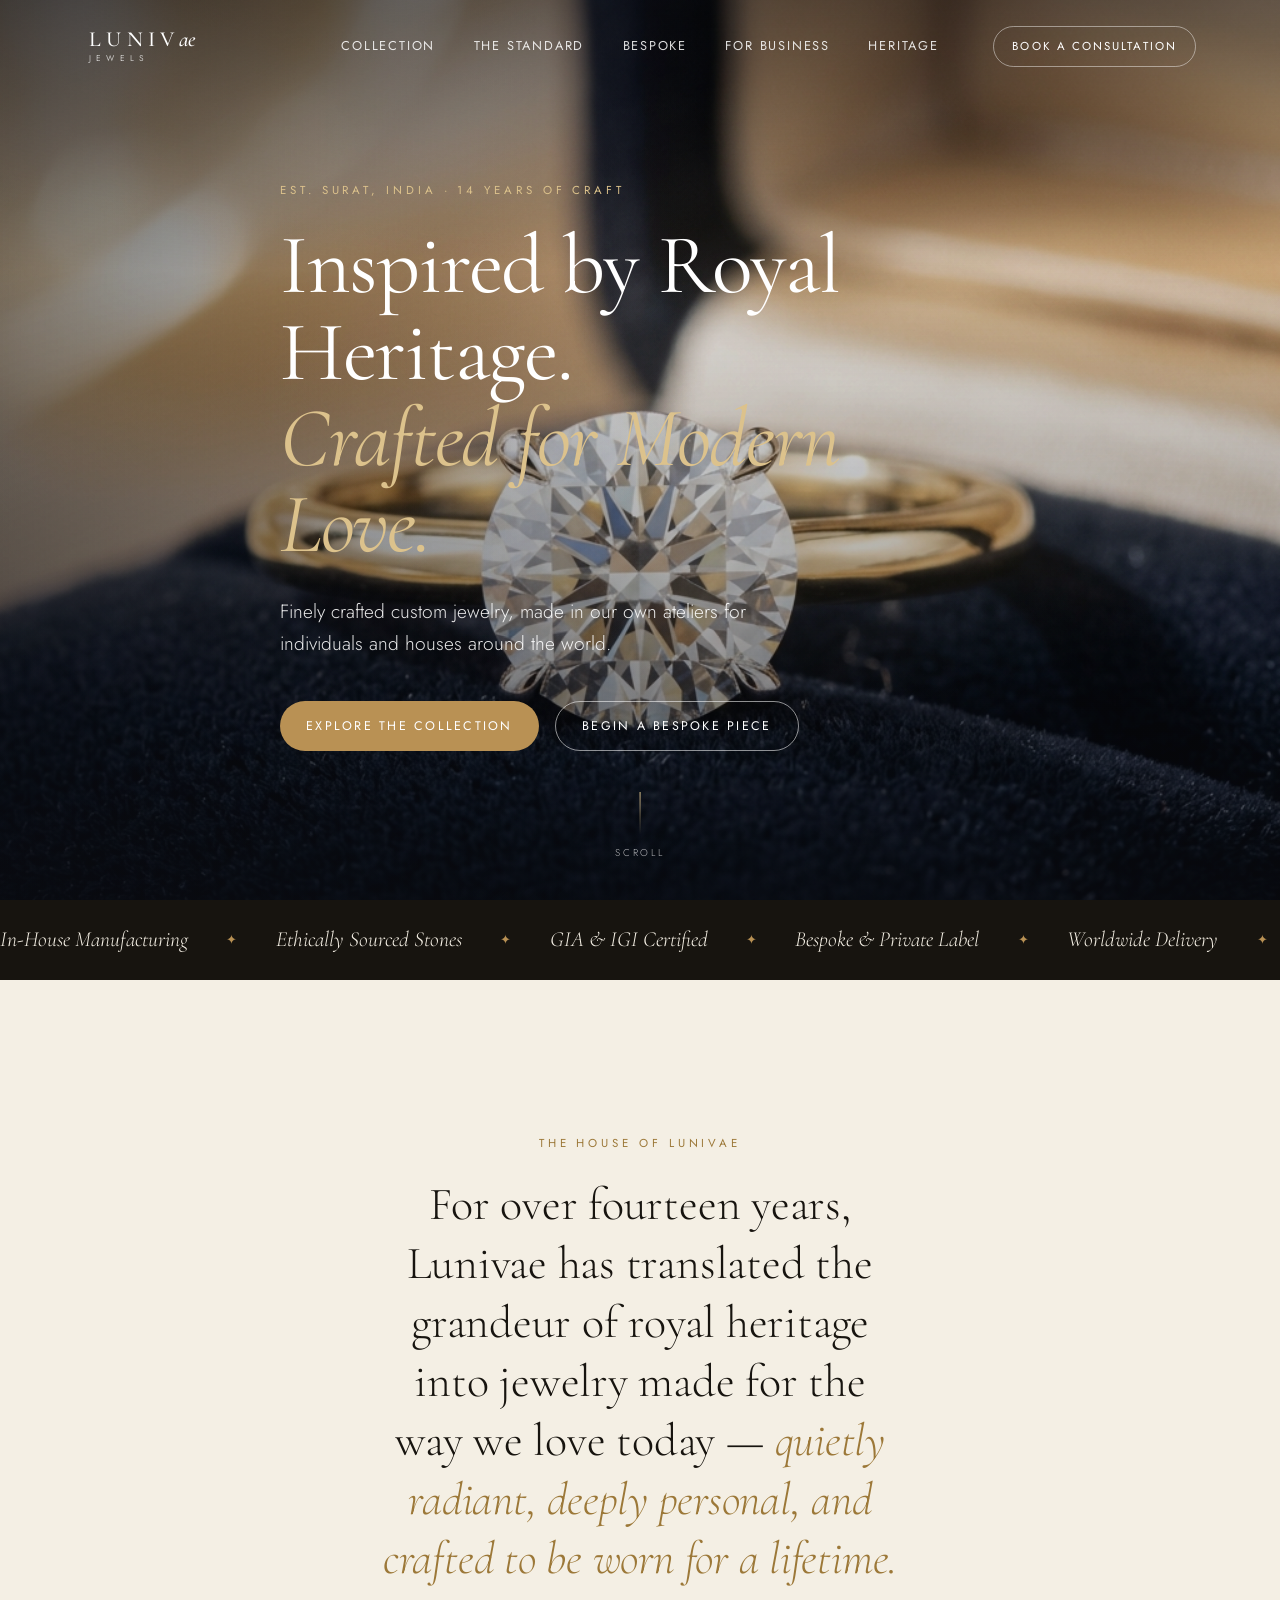
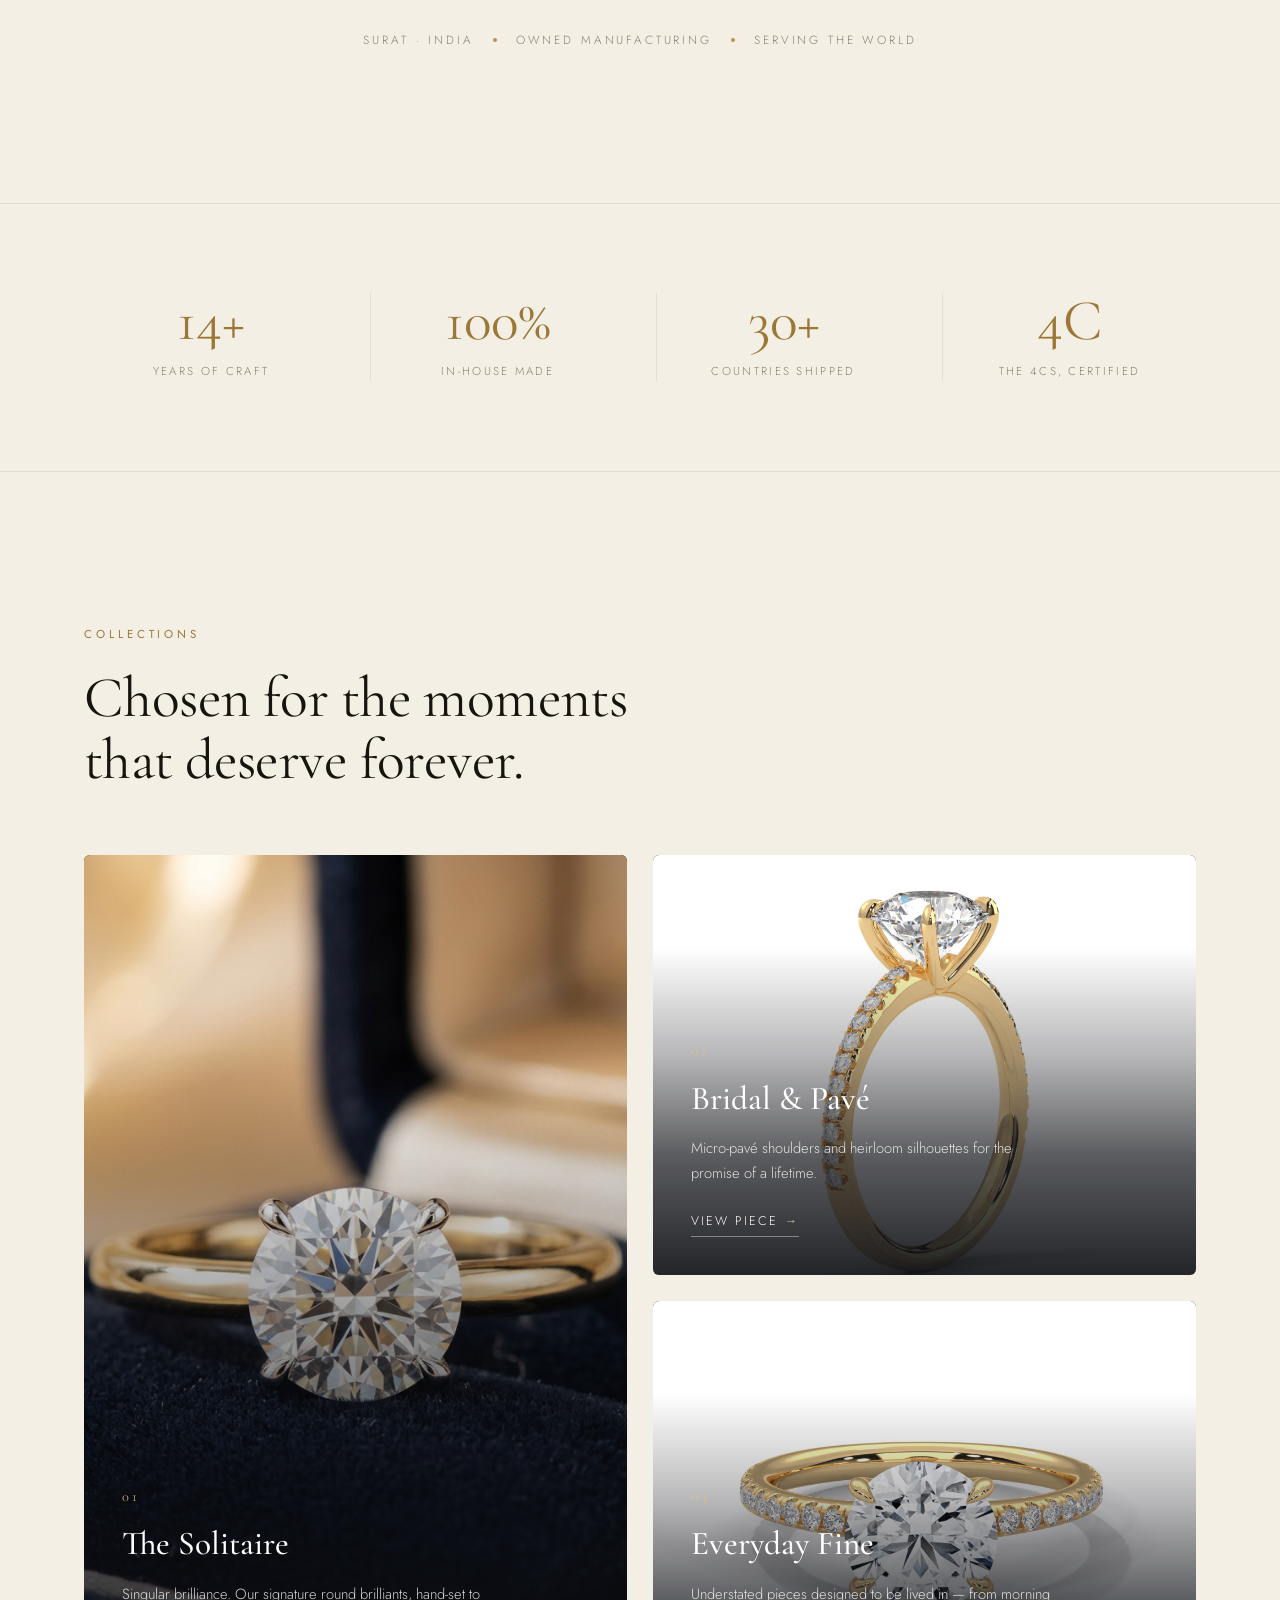
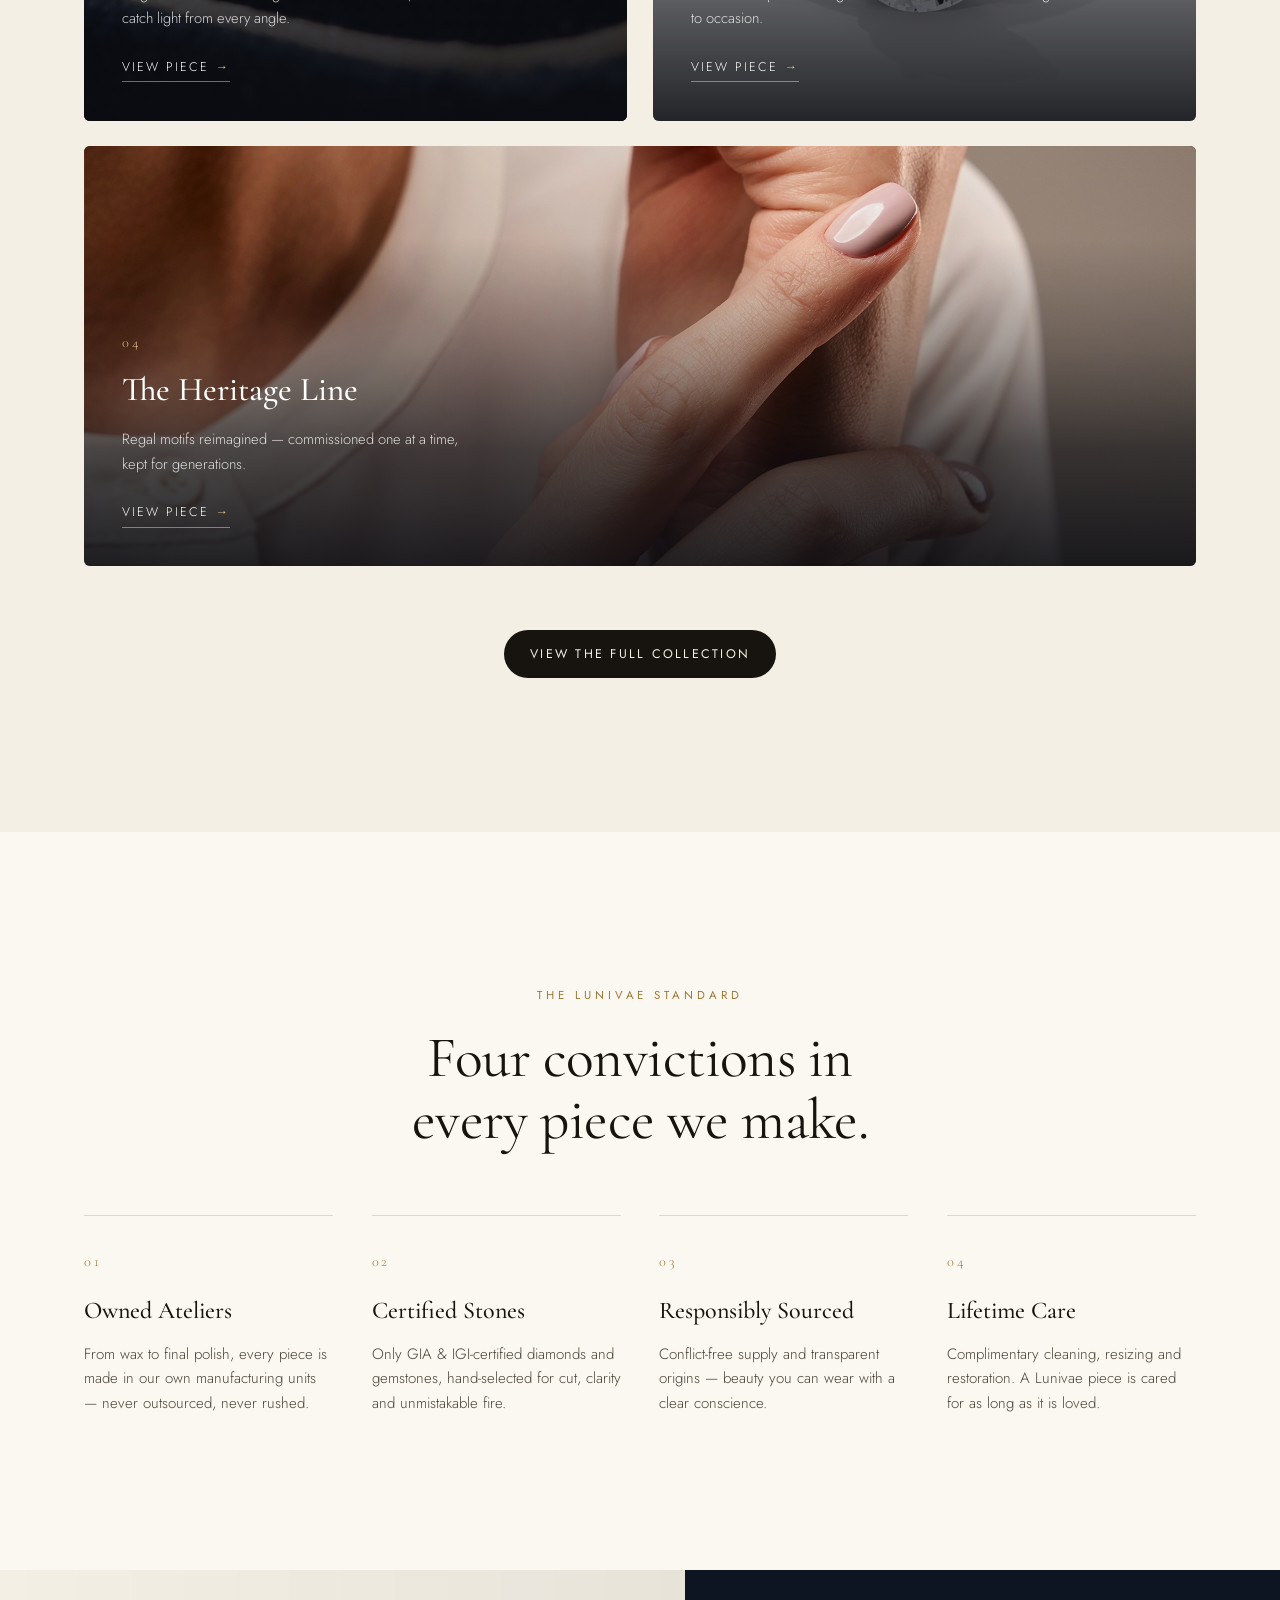
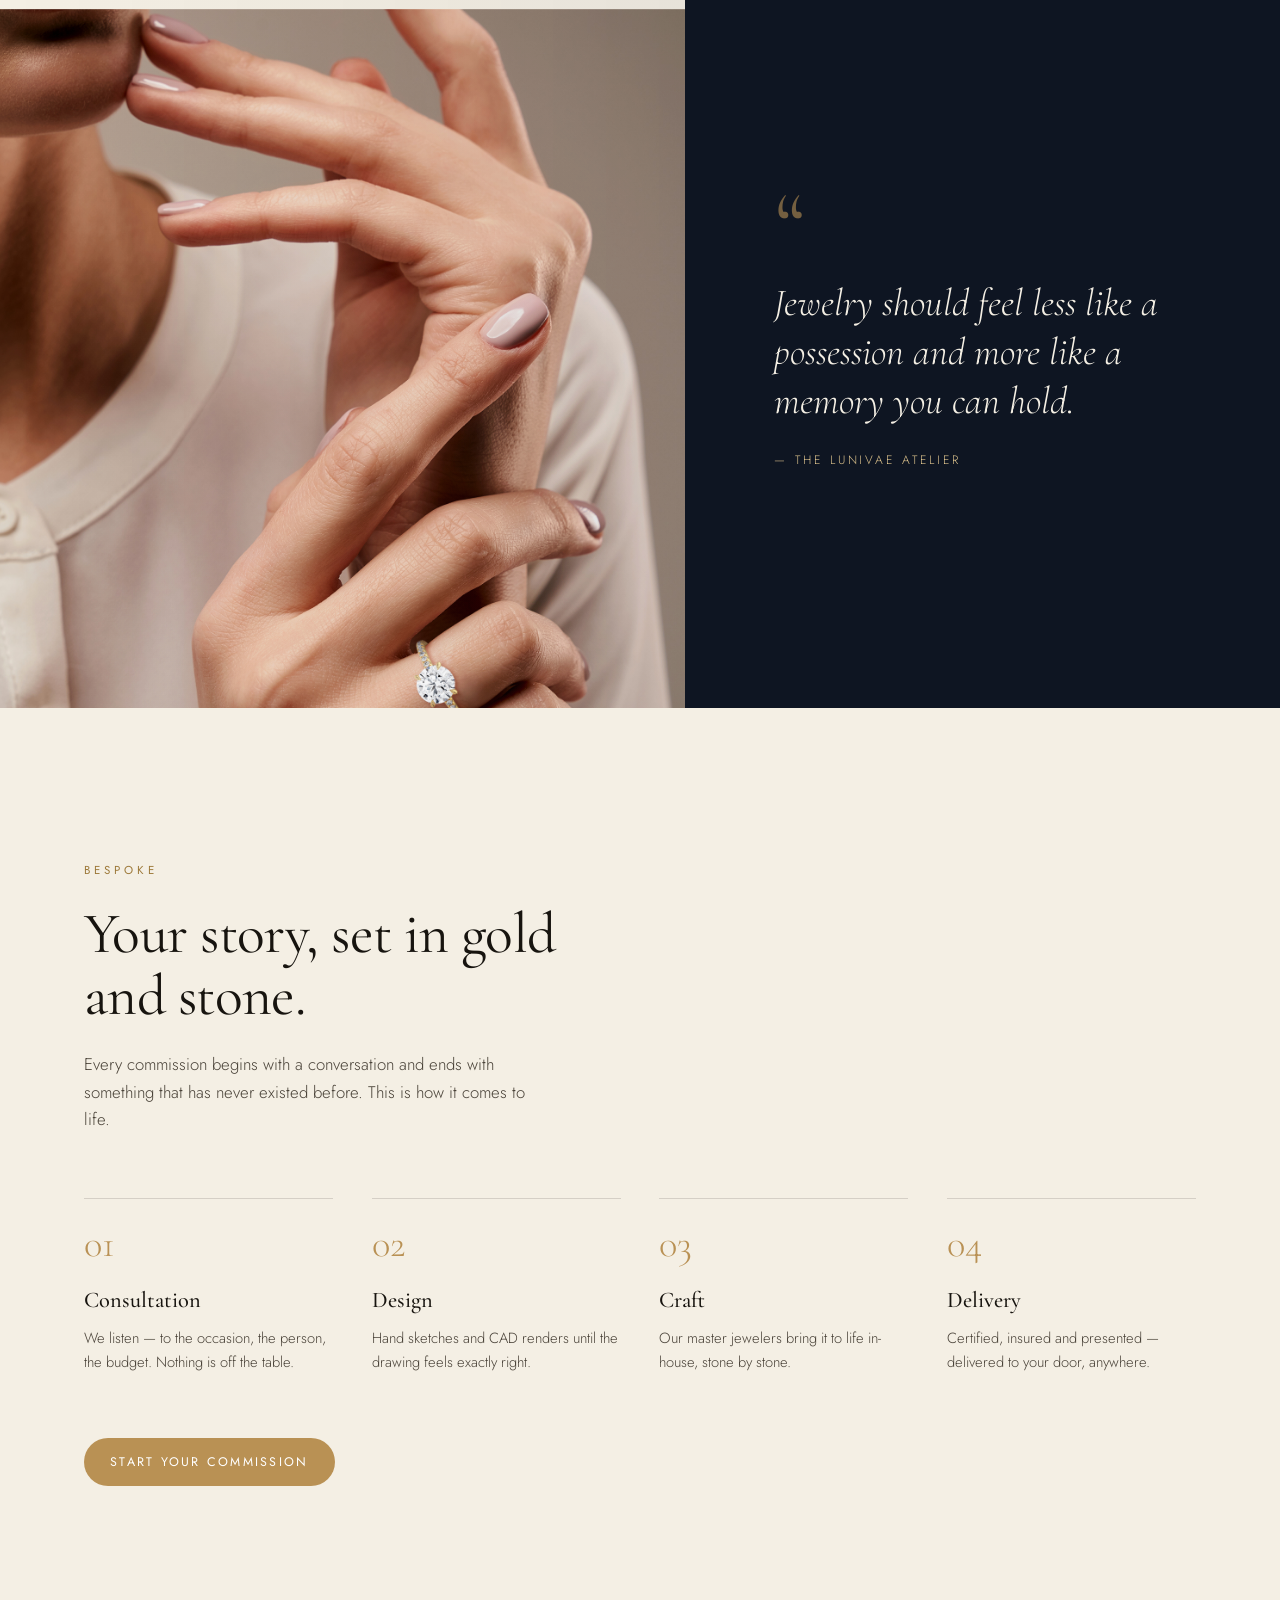
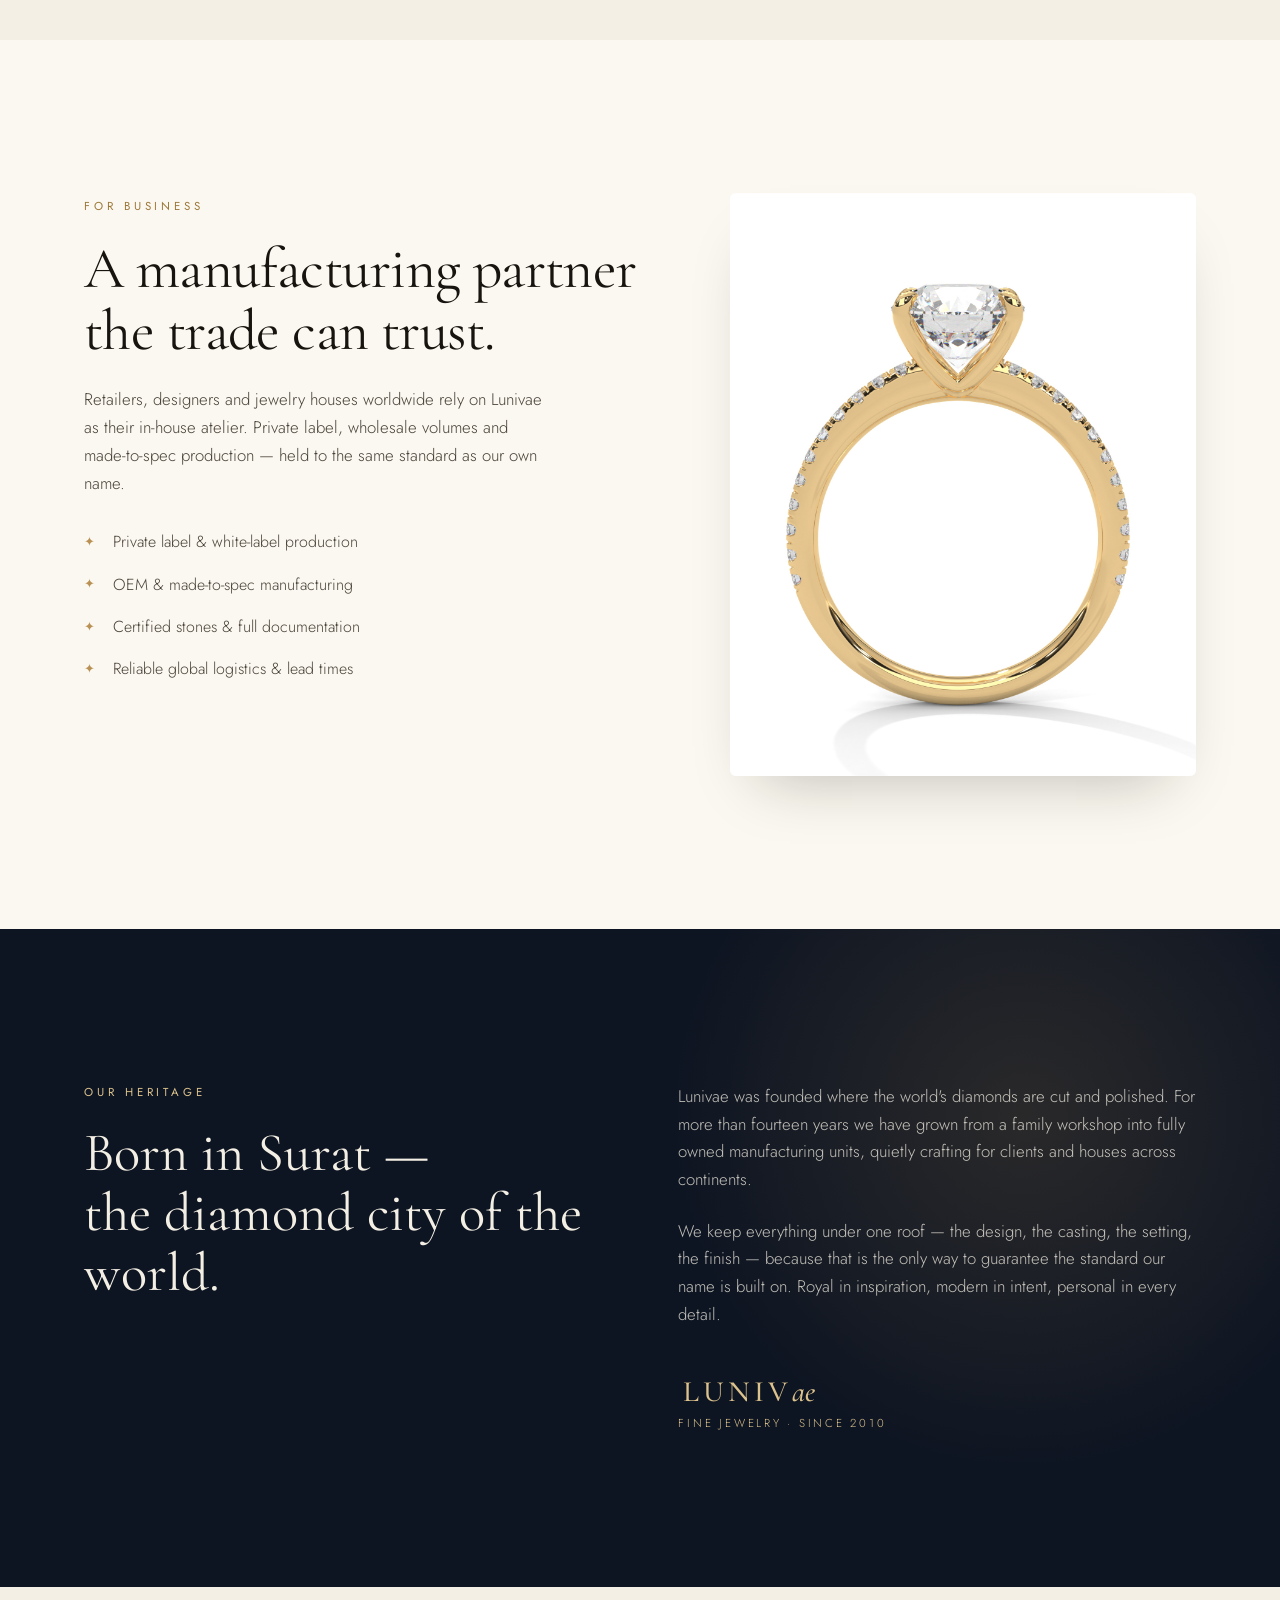
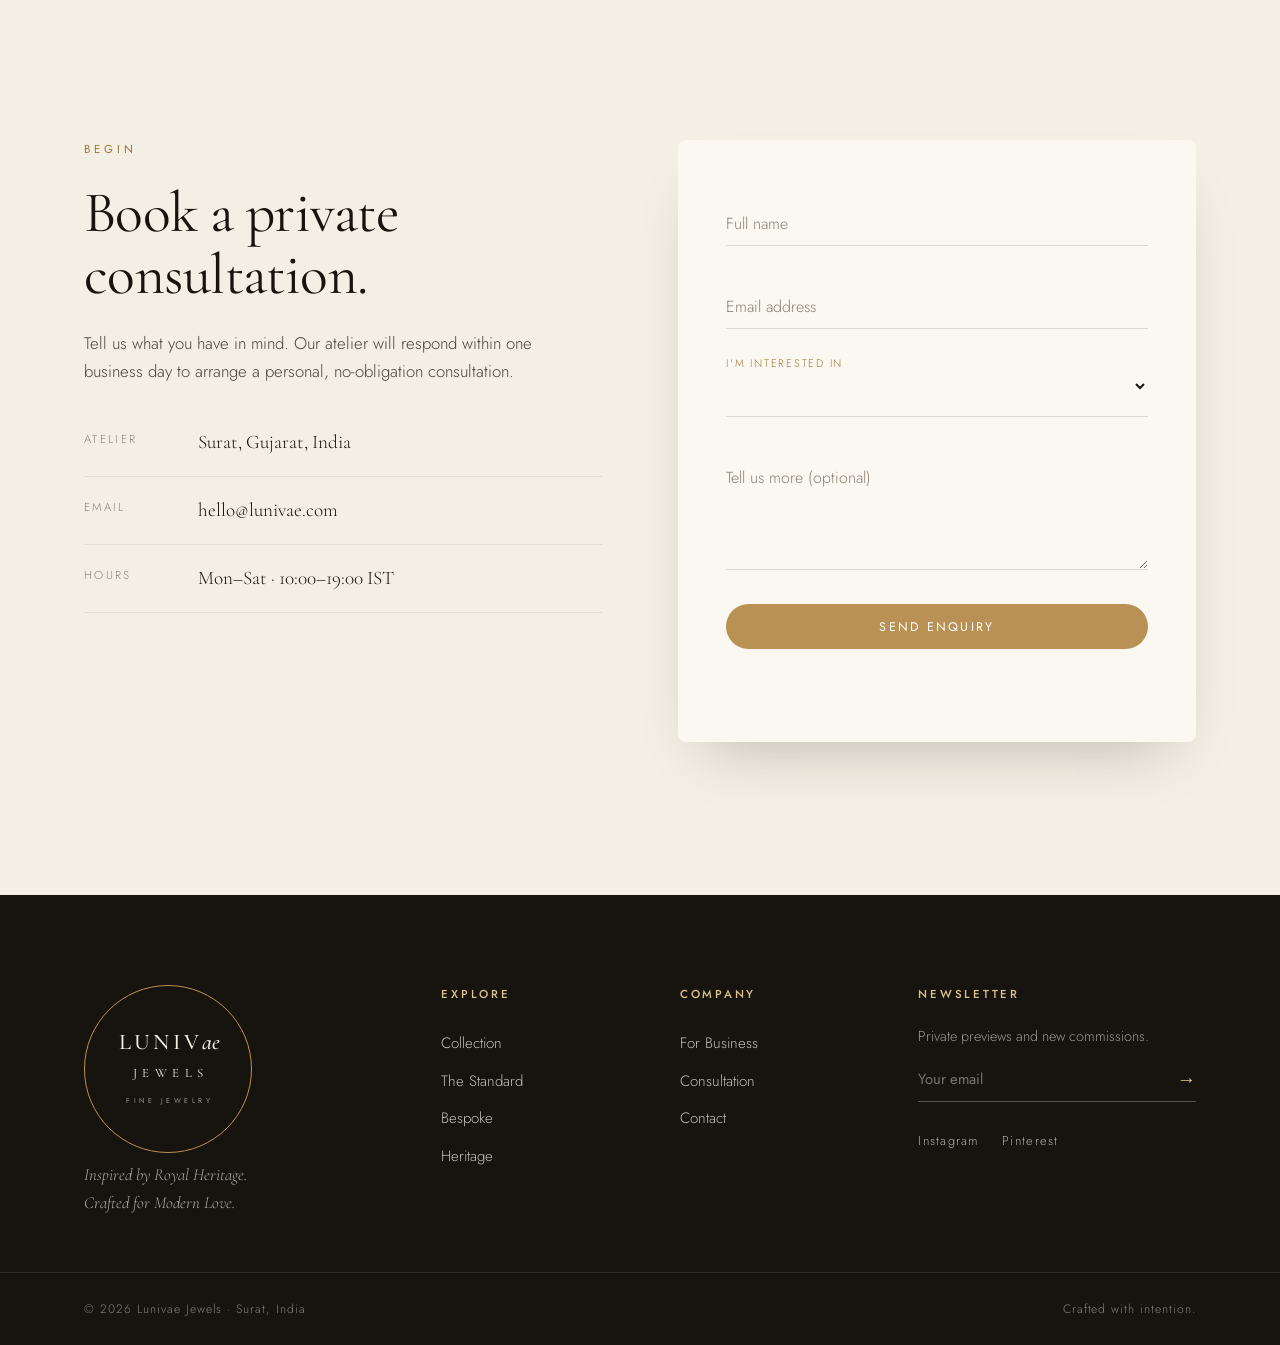
==== commit 0194cd0b: "Add product listing + product details pages to Lunivae site Turn the single-page site into a multi-p" ====
--- a/lunivae/index.html
+++ b/lunivae/index.html
@@ -46,7 +46,7 @@
     </a>
 
     <nav class="nav" id="nav" aria-label="Primary">
-      <a href="#collections" class="nav__link">Collections</a>
+      <a href="shop.html" class="nav__link">Collection</a>
       <a href="#craft" class="nav__link">The Standard</a>
       <a href="#bespoke" class="nav__link">Bespoke</a>
       <a href="#trade" class="nav__link">For Business</a>
@@ -65,7 +65,7 @@
 <!-- ============ MOBILE MENU ============ -->
 <div class="mobile-menu" id="mobileMenu" aria-hidden="true">
   <nav class="mobile-menu__nav" aria-label="Mobile">
-    <a href="#collections" class="mobile-menu__link">Collections</a>
+    <a href="shop.html" class="mobile-menu__link">Collection</a>
     <a href="#craft" class="mobile-menu__link">The Standard</a>
     <a href="#bespoke" class="mobile-menu__link">Bespoke</a>
     <a href="#trade" class="mobile-menu__link">For Business</a>
@@ -96,7 +96,7 @@
         and houses around the world.
       </p>
       <div class="hero__cta" data-reveal>
-        <a href="#collections" class="btn btn--gold">Explore the Collections</a>
+        <a href="shop.html" class="btn btn--gold">Explore the Collection</a>
         <a href="#bespoke" class="btn btn--line-light">Begin a Bespoke Piece</a>
       </div>
     </div>
@@ -181,7 +181,7 @@
             <span class="col-card__index">01</span>
             <h3 class="col-card__title">The Solitaire</h3>
             <p class="col-card__text">Singular brilliance. Our signature round brilliants, hand-set to catch light from every angle.</p>
-            <a href="#contact" class="link-arrow">Enquire<span>→</span></a>
+            <a href="product.html?id=aurelia" class="link-arrow">View piece<span>→</span></a>
           </div>
         </article>
 
@@ -193,7 +193,7 @@
             <span class="col-card__index">02</span>
             <h3 class="col-card__title">Bridal &amp; Pavé</h3>
             <p class="col-card__text">Micro-pavé shoulders and heirloom silhouettes for the promise of a lifetime.</p>
-            <a href="#contact" class="link-arrow">Enquire<span>→</span></a>
+            <a href="product.html?id=seraphine" class="link-arrow">View piece<span>→</span></a>
           </div>
         </article>
 
@@ -205,7 +205,7 @@
             <span class="col-card__index">03</span>
             <h3 class="col-card__title">Everyday Fine</h3>
             <p class="col-card__text">Understated pieces designed to be lived in — from morning to occasion.</p>
-            <a href="#contact" class="link-arrow">Enquire<span>→</span></a>
+            <a href="product.html?id=celeste" class="link-arrow">View piece<span>→</span></a>
           </div>
         </article>
 
@@ -217,9 +217,13 @@
             <span class="col-card__index">04</span>
             <h3 class="col-card__title">The Heritage Line</h3>
             <p class="col-card__text">Regal motifs reimagined — commissioned one at a time, kept for generations.</p>
-            <a href="#bespoke" class="link-arrow">Commission a piece<span>→</span></a>
+            <a href="product.html?id=regina" class="link-arrow">View piece<span>→</span></a>
           </div>
         </article>
+      </div>
+
+      <div class="collections__all" data-reveal>
+        <a href="shop.html" class="btn btn--dark">View the Full Collection</a>
       </div>
     </div>
   </section>
@@ -432,7 +436,7 @@
 
     <nav class="footer__col" aria-label="Explore">
       <h4 class="footer__title">Explore</h4>
-      <a href="#collections">Collections</a>
+      <a href="shop.html">Collection</a>
       <a href="#craft">The Standard</a>
       <a href="#bespoke">Bespoke</a>
       <a href="#heritage">Heritage</a>
--- a/lunivae/styles.css
+++ b/lunivae/styles.css
@@ -35,7 +35,7 @@
 /* ---------- Reset ---------- */
 *, *::before, *::after { box-sizing: border-box; margin: 0; padding: 0; }
 
-html { scroll-behavior: smooth; -webkit-text-size-adjust: 100%; }
+html { scroll-behavior: smooth; -webkit-text-size-adjust: 100%; scroll-padding-top: 88px; }
 
 body {
   font-family: var(--sans);
@@ -231,6 +231,7 @@
   gap: 2.5rem;
   background: var(--cream);
   transition: opacity 0.8s var(--ease), visibility 0.8s var(--ease);
+  pointer-events: none; /* purely visual veil — never block clicks/links */
 }
 .preloader__mark { transform: scale(0.9); opacity: 0; animation: markIn 1s var(--ease) forwards 0.1s; }
 .preloader__bar { width: 160px; height: 1px; background: var(--line); overflow: hidden; }
@@ -660,3 +661,101 @@
   .marquee__track { animation: none; }
   .cursor { display: none; }
 }
+
+/* =====================================================================
+   INNER PAGES — Listing (shop) & Details (product)
+   ===================================================================== */
+.header.is-solid .brand__name { color: var(--ink); }
+.nav__link.is-active { color: var(--gold-deep); }
+.header.is-scrolled .nav__link.is-active { color: var(--gold-deep); }
+.nav__link.is-active::after { width: 100%; }
+
+/* Breadcrumb */
+.breadcrumb { display: flex; gap: 0.6rem; align-items: center; font-size: 0.72rem; letter-spacing: 0.14em; text-transform: uppercase; color: var(--ink-mute); margin-bottom: 1.6rem; }
+.breadcrumb a { color: var(--ink-mute); transition: color 0.3s; }
+.breadcrumb a:hover { color: var(--gold-deep); }
+.breadcrumb span { color: var(--line); }
+.breadcrumb > span:last-child { color: var(--ink-soft); }
+
+/* Page hero (inner) */
+.page-hero { padding-top: clamp(8rem, 12vw, 11rem); padding-bottom: clamp(2rem, 4vw, 3.5rem); background: var(--cream-2); border-bottom: 1px solid var(--line-soft); }
+.page-hero__title { font-family: var(--serif); font-weight: 400; font-size: clamp(2.2rem, 5vw, 3.8rem); line-height: 1.06; letter-spacing: -0.01em; }
+.page-hero__lede { max-width: 54ch; margin-top: 1.4rem; color: var(--ink-soft); font-size: 1.05rem; }
+
+/* Toolbar */
+.shop { padding-top: clamp(2rem, 4vw, 3rem); padding-bottom: clamp(4rem, 9vw, 8rem); }
+.shop__toolbar { display: flex; justify-content: space-between; align-items: center; gap: 1.5rem; flex-wrap: wrap; padding-bottom: 1.6rem; border-bottom: 1px solid var(--line-soft); }
+.filters { display: flex; flex-wrap: wrap; gap: 0.6rem; }
+.chip { font-family: var(--sans); font-size: 0.76rem; letter-spacing: 0.12em; text-transform: uppercase; color: var(--ink-soft); padding: 0.6em 1.2em; border: 1px solid var(--line); border-radius: 100px; transition: all 0.35s var(--ease); }
+.chip:hover { border-color: var(--gold); color: var(--gold-deep); }
+.chip.is-active { background: var(--ink); color: var(--cream); border-color: var(--ink); }
+.shop__sort { display: flex; align-items: center; gap: 0.8rem; }
+.shop__sort label { font-size: 0.72rem; letter-spacing: 0.16em; text-transform: uppercase; color: var(--ink-mute); }
+.shop__sort select { font-family: var(--sans); font-size: 0.9rem; color: var(--ink); background: transparent; border: none; border-bottom: 1px solid var(--line); padding: 0.4rem 1.5rem 0.4rem 0.2rem; cursor: pointer; }
+.shop__sort select:focus { outline: none; border-color: var(--gold); }
+.shop__count { font-size: 0.76rem; letter-spacing: 0.16em; text-transform: uppercase; color: var(--ink-mute); margin: 1.6rem 0; }
+
+/* Product grid + card */
+.product-grid { display: grid; grid-template-columns: repeat(3, 1fr); gap: clamp(1.2rem, 2.4vw, 2.2rem); }
+.product-grid--3 { grid-template-columns: repeat(3, 1fr); }
+.product-card { display: flex; flex-direction: column; background: var(--paper); border-radius: 6px; overflow: hidden; box-shadow: 0 20px 45px -35px rgba(23,20,15,0.4); transition: transform 0.5s var(--ease), box-shadow 0.5s var(--ease); }
+.product-card:hover { transform: translateY(-6px); box-shadow: 0 40px 70px -40px rgba(23,20,15,0.5); }
+.product-card__media { position: relative; aspect-ratio: 1/1; overflow: hidden; background: var(--cream-2); }
+.product-card__media img { width: 100%; height: 100%; object-fit: cover; transition: transform 1s var(--ease); }
+.product-card:hover .product-card__media img { transform: scale(1.05); }
+.product-card__tag { position: absolute; top: 1rem; left: 1rem; font-size: 0.62rem; letter-spacing: 0.18em; text-transform: uppercase; color: var(--ink); background: rgba(246,241,233,0.9); padding: 0.4em 0.9em; border-radius: 100px; backdrop-filter: blur(4px); }
+.product-card__body { padding: 1.5rem 1.5rem 1.7rem; display: flex; flex-direction: column; gap: 0.4rem; flex: 1; }
+.product-card__name { font-family: var(--serif); font-weight: 500; font-size: 1.4rem; }
+.product-card__meta { font-size: 0.82rem; color: var(--ink-mute); letter-spacing: 0.02em; }
+.product-card__foot { margin-top: auto; padding-top: 1rem; display: flex; align-items: baseline; justify-content: space-between; gap: 1rem; }
+.product-card__price { font-family: var(--serif); font-size: 1.25rem; color: var(--gold-deep); }
+.product-card__view { font-size: 0.7rem; letter-spacing: 0.14em; text-transform: uppercase; color: var(--ink); display: inline-flex; gap: 0.4em; align-items: center; }
+.product-card__view em { font-style: normal; color: var(--gold-deep); transition: transform 0.4s var(--ease); }
+.product-card:hover .product-card__view em { transform: translateX(5px); }
+
+/* CTA band */
+.cta-band { background: var(--ink); color: var(--cream); padding-block: clamp(3rem, 6vw, 5rem); }
+.cta-band__inner { display: flex; align-items: center; justify-content: space-between; gap: 2rem; flex-wrap: wrap; }
+.cta-band__title { font-family: var(--serif); font-weight: 400; font-size: clamp(1.6rem, 3vw, 2.4rem); line-height: 1.15; }
+
+/* ---------- PDP ---------- */
+.pdp { padding-top: clamp(7.5rem, 11vw, 10rem); padding-bottom: clamp(3rem, 6vw, 5rem); }
+.pdp__grid { display: grid; grid-template-columns: 1.05fr 0.95fr; gap: clamp(2rem, 5vw, 4.5rem); align-items: start; }
+.pdp__gallery { position: sticky; top: 100px; }
+.pdp__stage { aspect-ratio: 1/1; border-radius: 8px; overflow: hidden; background: var(--cream-2); box-shadow: var(--shadow); }
+.pdp__stage img { width: 100%; height: 100%; object-fit: cover; }
+.pdp__thumbs { display: flex; gap: 0.8rem; margin-top: 0.9rem; flex-wrap: wrap; }
+.pdp__thumb { width: 74px; height: 74px; border-radius: 5px; overflow: hidden; border: 1px solid var(--line); opacity: 0.6; transition: opacity 0.3s, border-color 0.3s; }
+.pdp__thumb img { width: 100%; height: 100%; object-fit: cover; }
+.pdp__thumb.is-active, .pdp__thumb:hover { opacity: 1; border-color: var(--gold); }
+
+.pdp__title { font-family: var(--serif); font-weight: 400; font-size: clamp(2rem, 3.6vw, 3rem); line-height: 1.08; margin-top: 0.3rem; }
+.pdp__price { font-family: var(--serif); font-size: 1.7rem; color: var(--gold-deep); margin-top: 1rem; }
+.pdp__price-note { font-family: var(--sans); font-size: 0.72rem; letter-spacing: 0.12em; text-transform: uppercase; color: var(--ink-mute); }
+.pdp__blurb { margin-top: 1.2rem; color: var(--ink-soft); font-size: 1.05rem; max-width: 46ch; }
+.pdp__actions { display: flex; flex-direction: column; gap: 0.8rem; margin-top: 2rem; max-width: 420px; }
+.btn.is-saved { border-color: var(--gold); color: var(--gold-deep); }
+.pdp__reassure { margin-top: 1.2rem; font-size: 0.8rem; color: var(--ink-mute); letter-spacing: 0.02em; }
+.pdp__specs { margin-top: 2.4rem; border-top: 1px solid var(--line); }
+.spec { display: flex; justify-content: space-between; gap: 1rem; padding: 0.9rem 0; border-bottom: 1px solid var(--line-soft); }
+.spec__k { font-size: 0.74rem; letter-spacing: 0.16em; text-transform: uppercase; color: var(--ink-mute); }
+.spec__v { font-family: var(--serif); font-size: 1.05rem; color: var(--ink); }
+.pdp__desc { margin-top: 2.4rem; }
+.pdp__desc h2 { font-family: var(--serif); font-weight: 500; font-size: 1.5rem; margin-bottom: 0.8rem; }
+.pdp__desc p { color: var(--ink-soft); font-size: 1rem; line-height: 1.75; max-width: 60ch; }
+
+.related { background: var(--cream-2); border-top: 1px solid var(--line-soft); }
+
+/* ---------- Inner-page responsive ---------- */
+@media (max-width: 900px) {
+  .pdp__grid { grid-template-columns: 1fr; gap: 2rem; }
+  .pdp__gallery { position: static; }
+  .product-grid, .product-grid--3 { grid-template-columns: repeat(2, 1fr); }
+}
+@media (max-width: 560px) {
+  .product-grid, .product-grid--3 { grid-template-columns: 1fr; }
+  .shop__toolbar { align-items: flex-start; flex-direction: column; }
+  .cta-band__inner { flex-direction: column; align-items: flex-start; }
+}
+
+.collections__all { text-align: center; margin-top: clamp(2.5rem, 5vw, 4rem); }
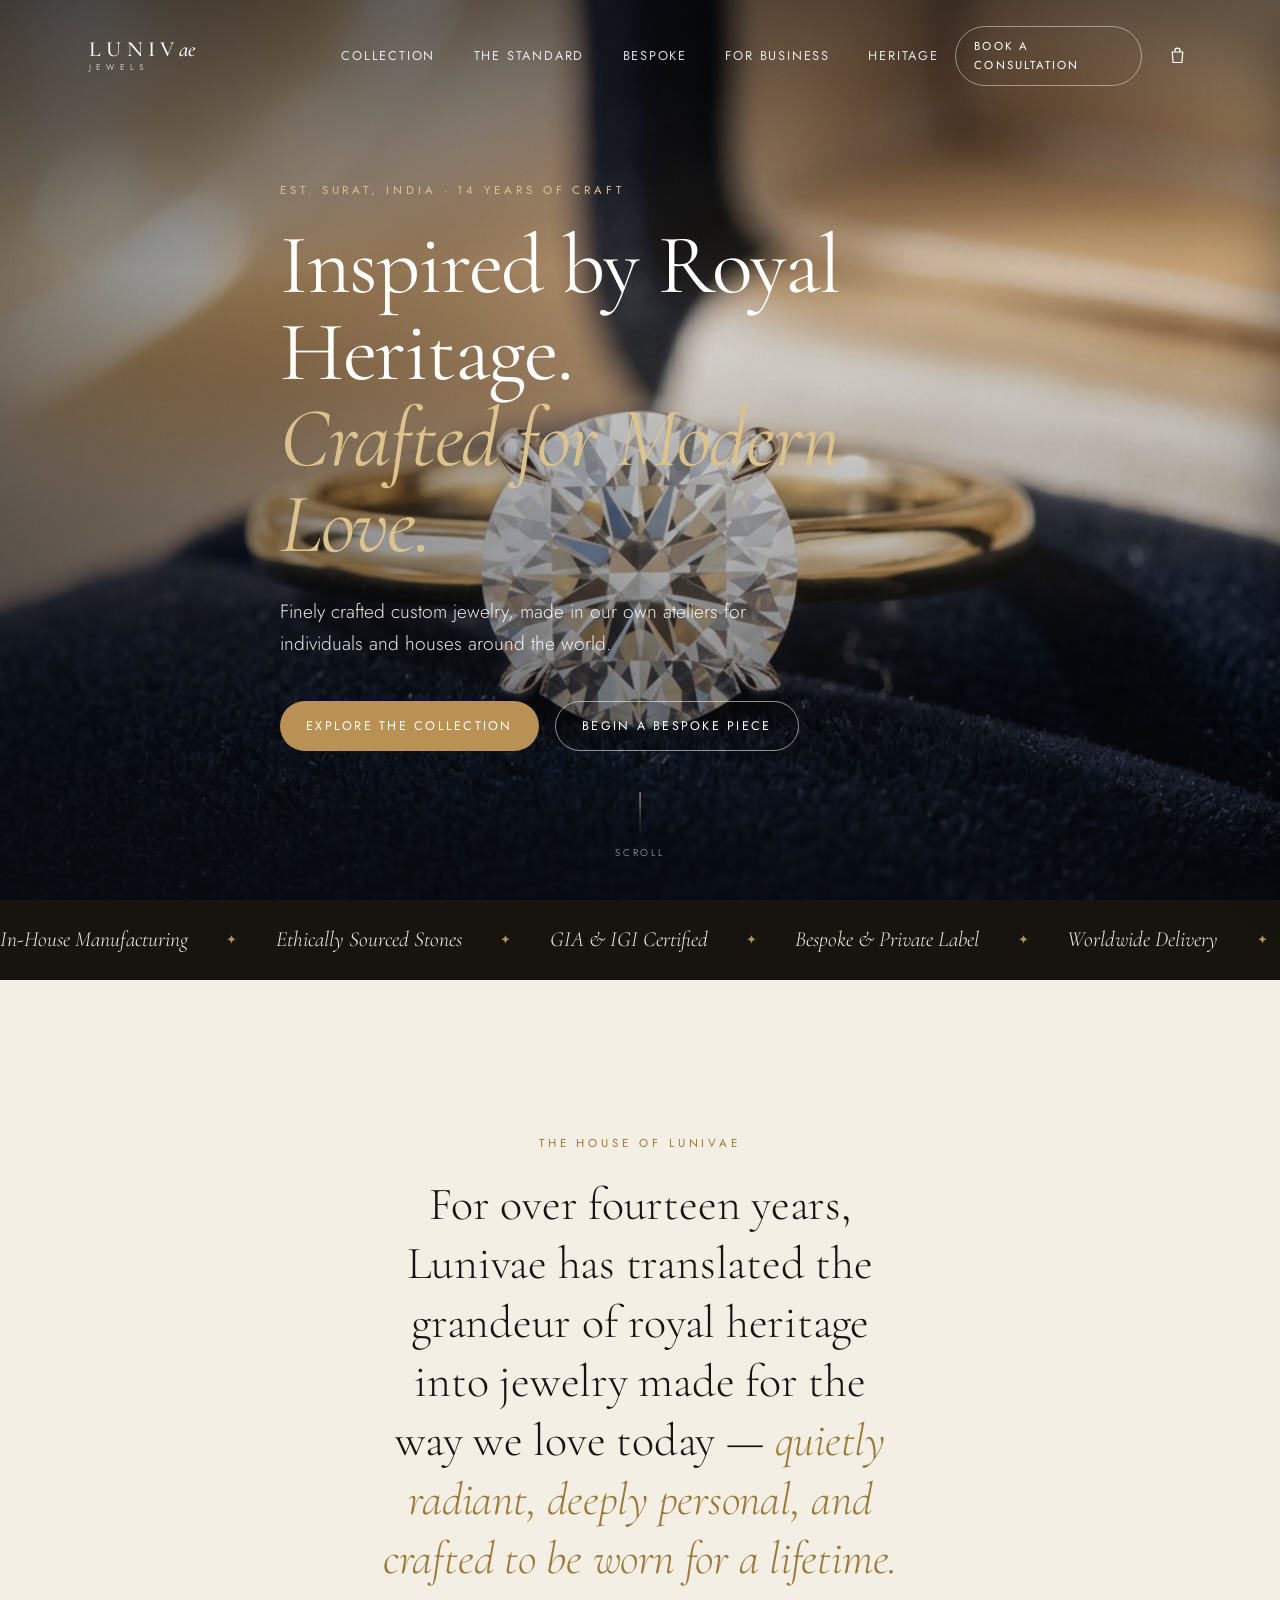
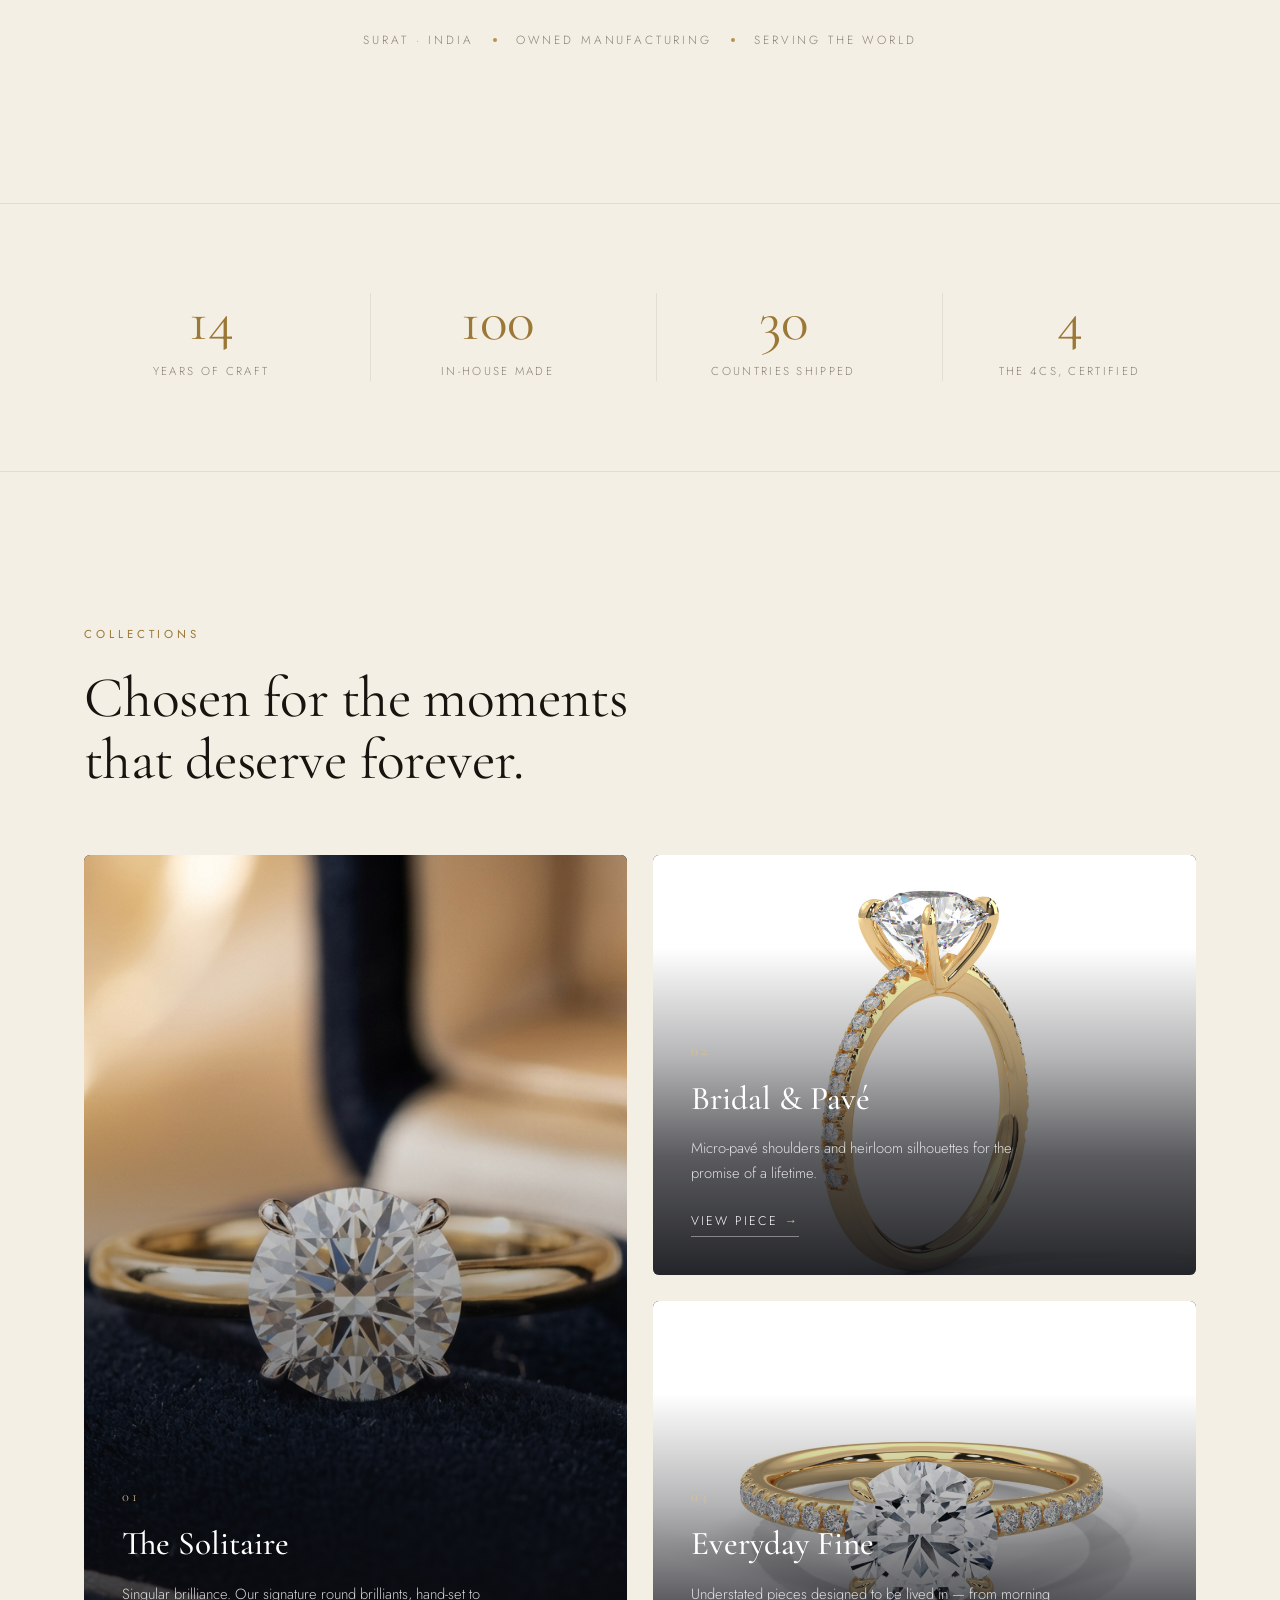
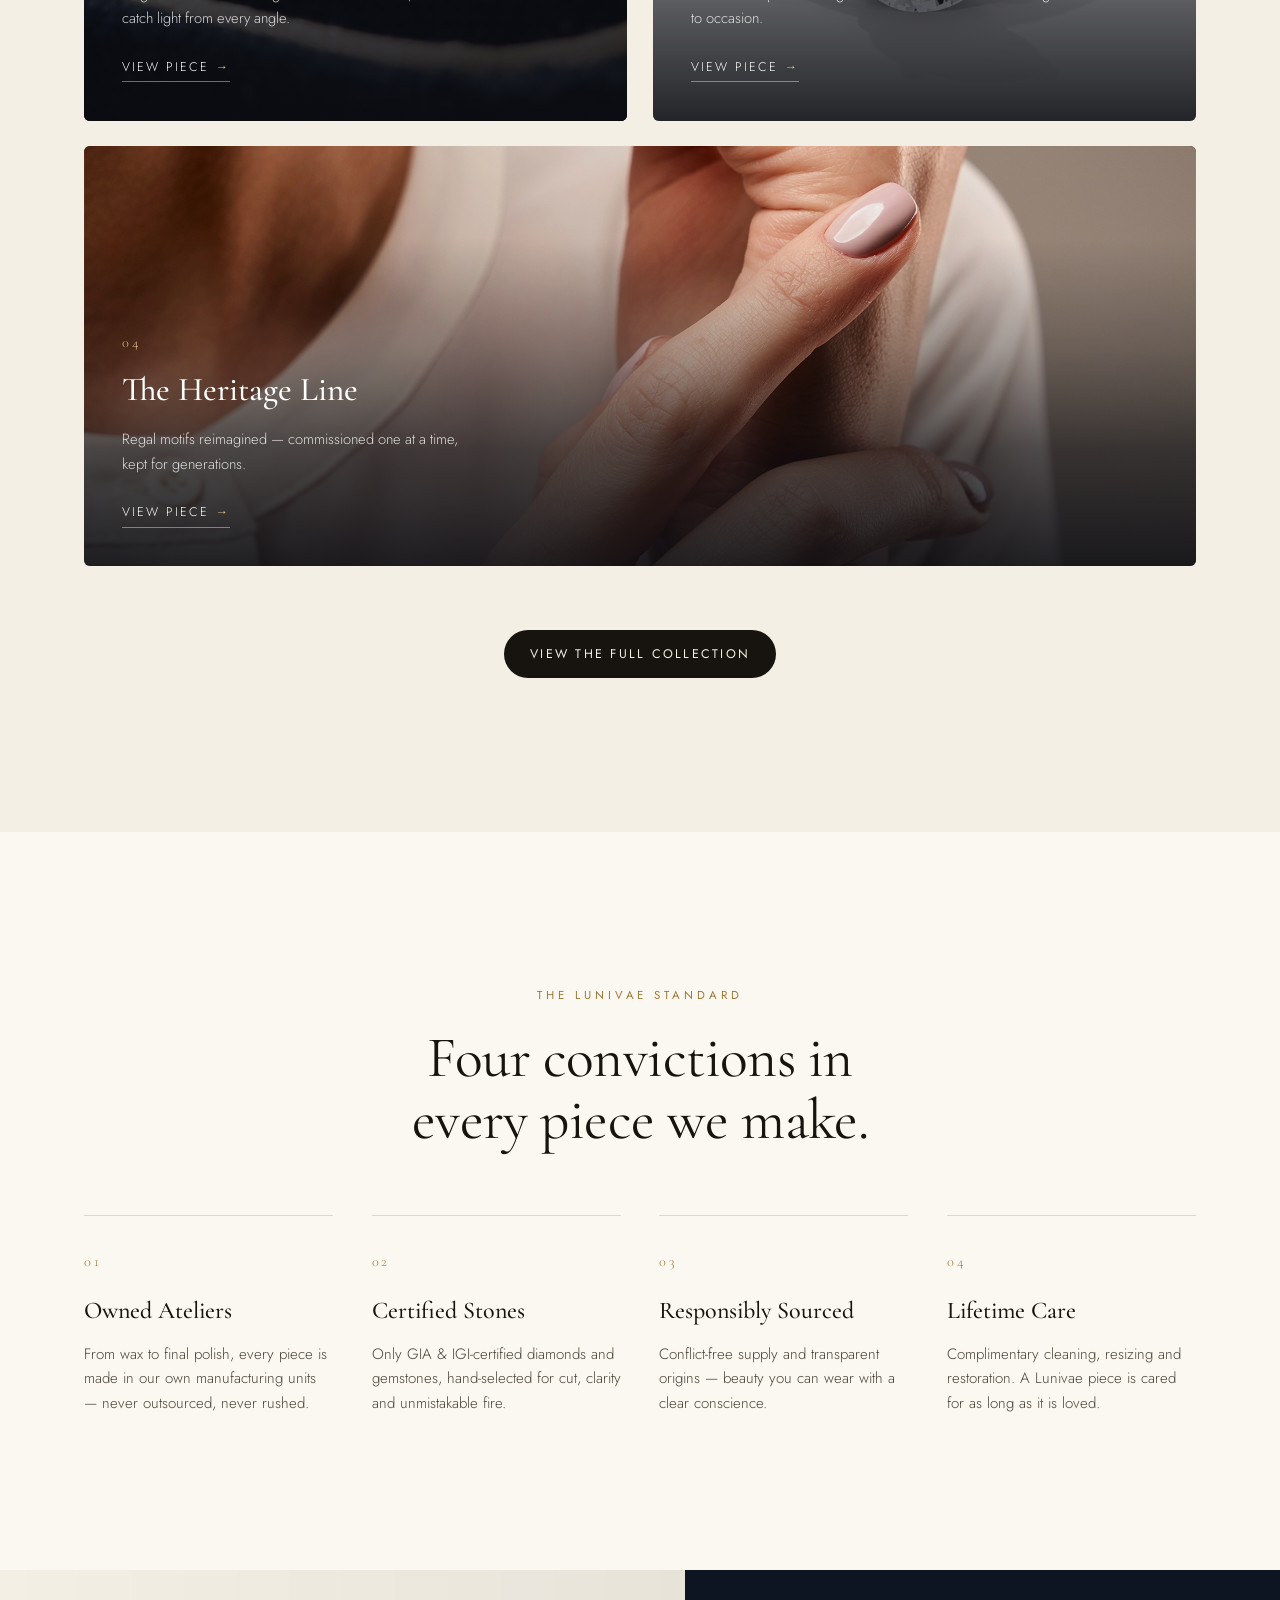
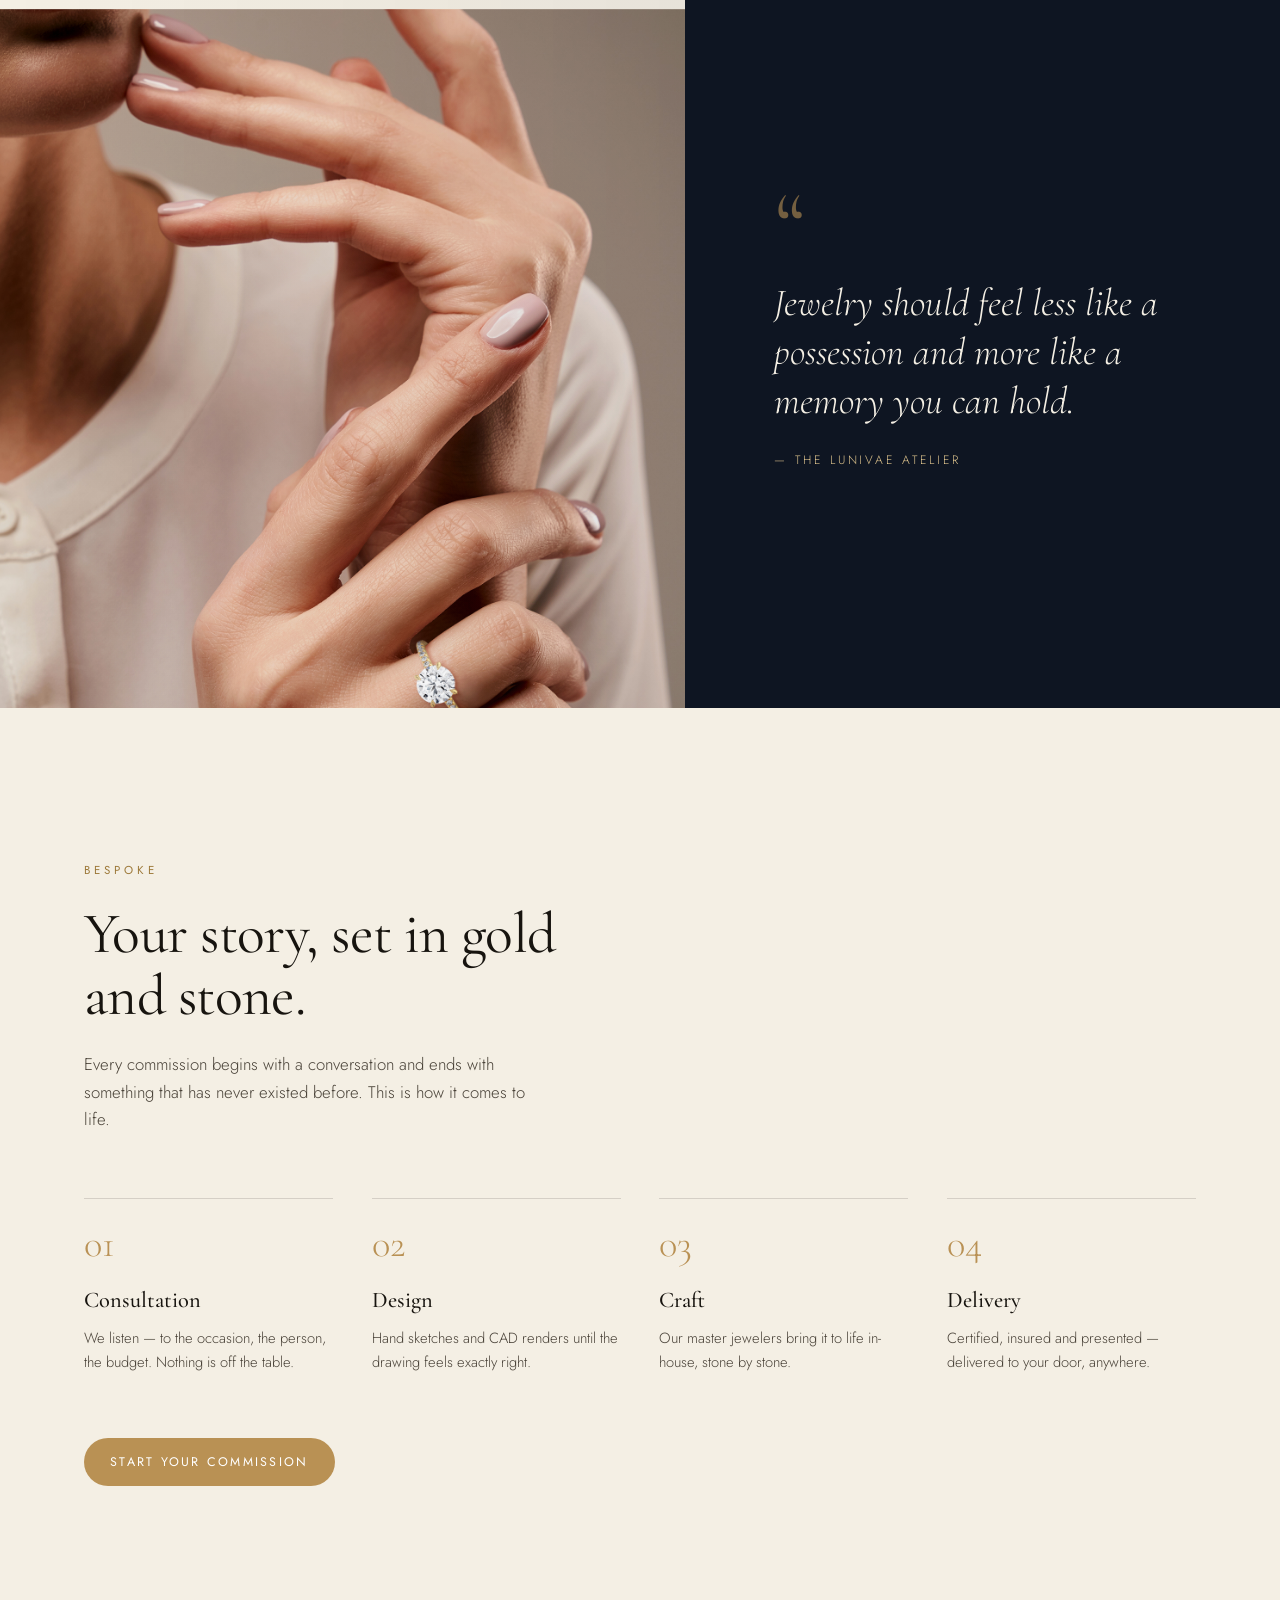
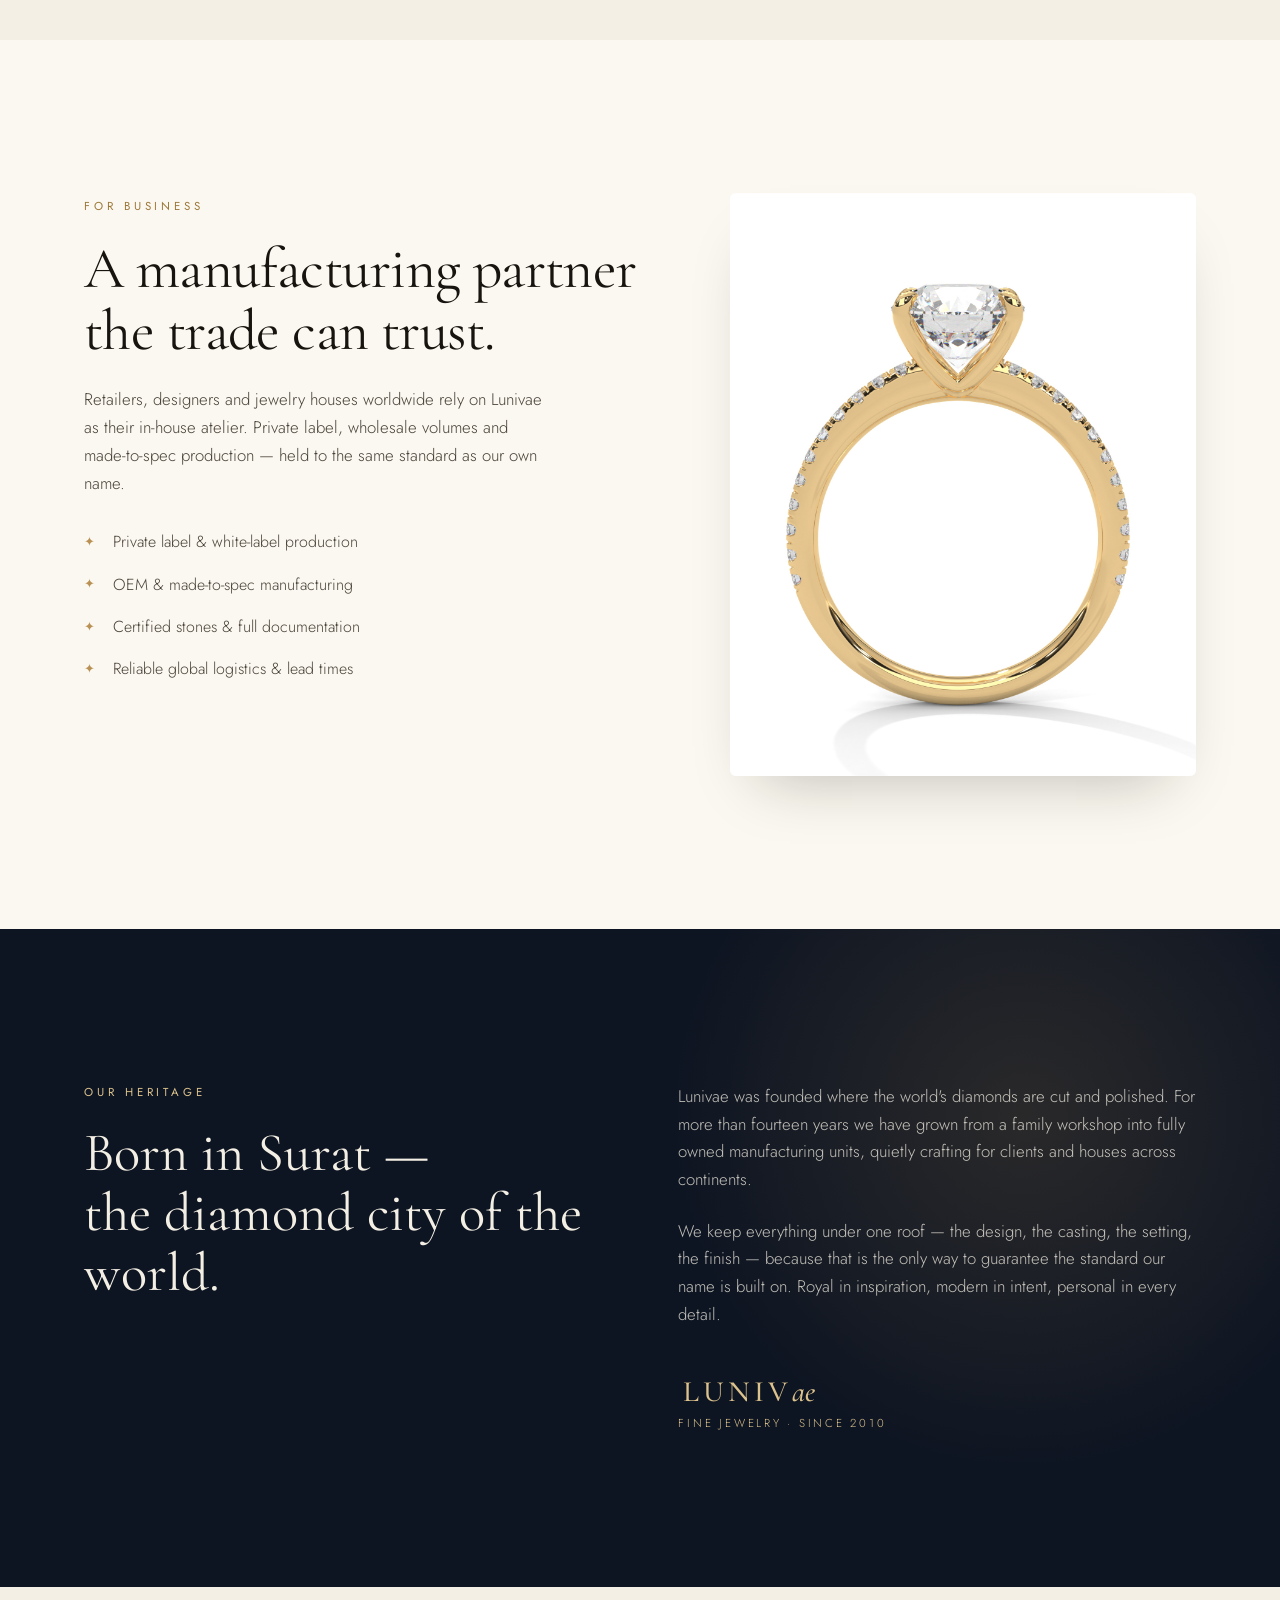
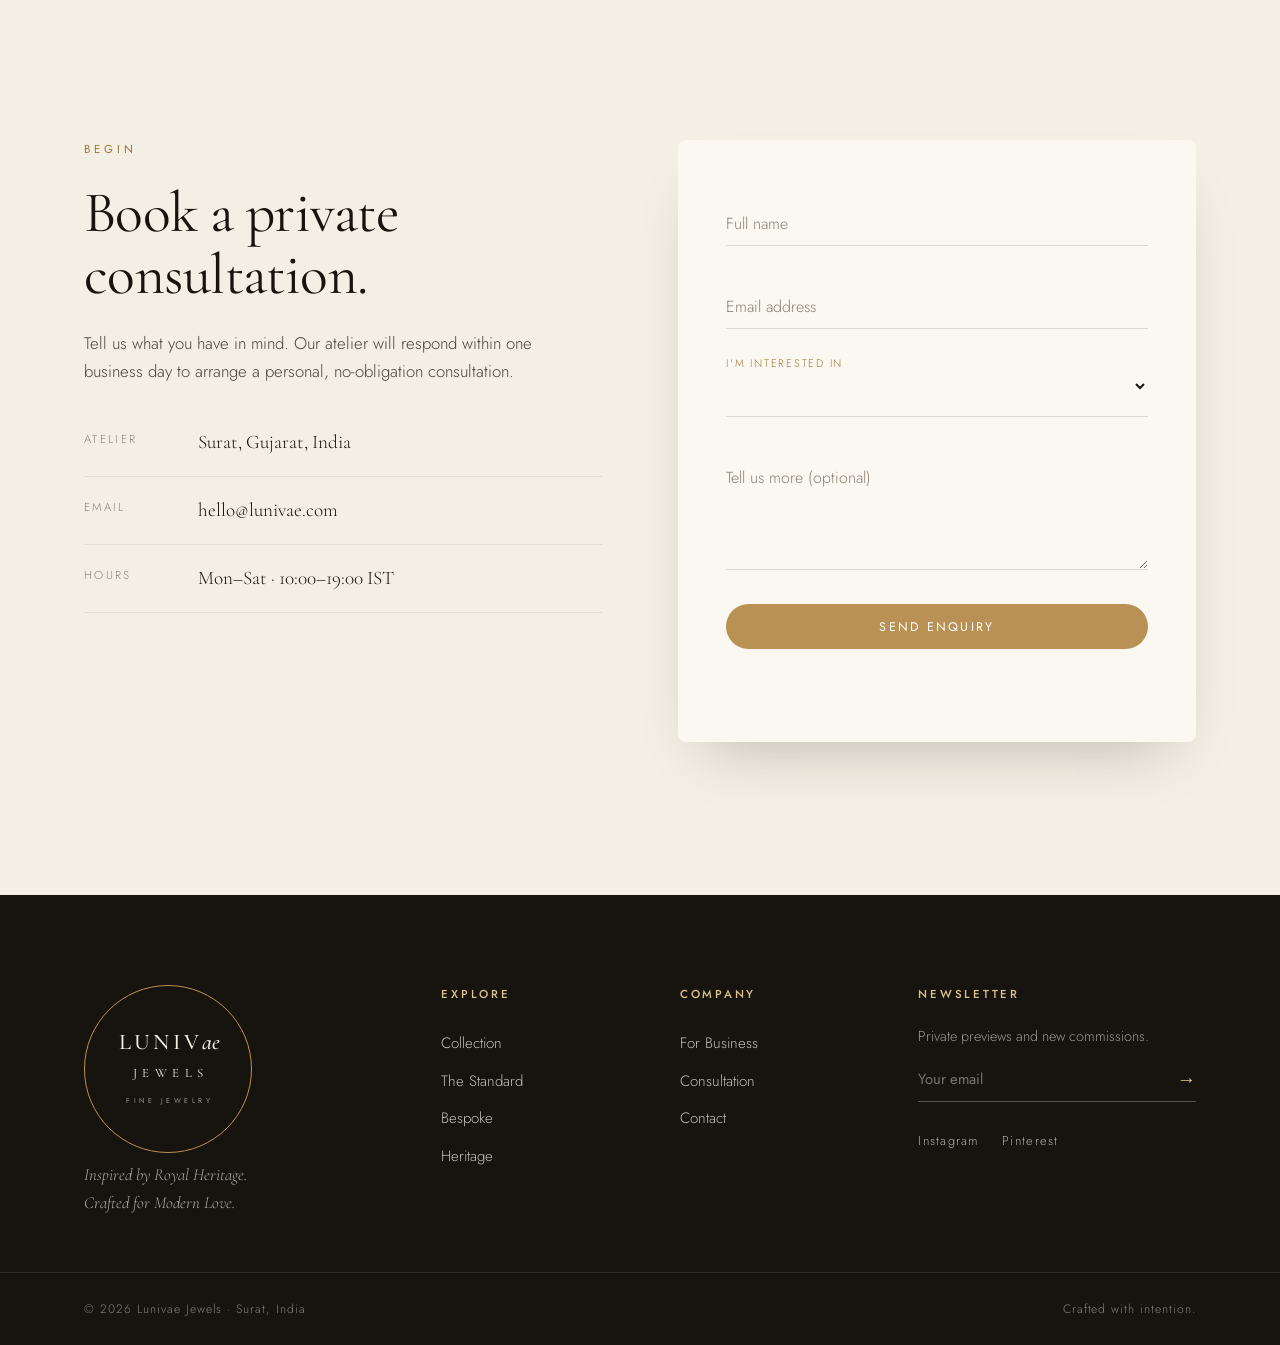
==== commit abdcba1b: "Add full e-commerce: cart, drawer, cart page and checkout - cart.js: localStorage cart engine + slid" ====
--- a/lunivae/index.html
+++ b/lunivae/index.html
@@ -54,7 +54,11 @@
     </nav>
 
     <div class="header__actions">
-      <a href="#contact" class="btn btn--ghost btn--sm">Book a Consultation</a>
+      <a href="#contact" class="btn btn--ghost btn--sm header__consult">Book a Consultation</a>
+      <button class="cart-btn" id="cartBtn" aria-label="Open bag">
+        <svg viewBox="0 0 24 24" width="21" height="21" fill="none" stroke="currentColor" stroke-width="1.4"><path d="M6 8h12l-1 12H7L6 8Z"/><path d="M9 8V6.5a3 3 0 0 1 6 0V8"/></svg>
+        <span class="cart-btn__count is-empty" id="cartCount">0</span>
+      </button>
       <button class="menu-toggle" id="menuToggle" aria-label="Open menu" aria-expanded="false">
         <span></span><span></span>
       </button>
@@ -471,6 +475,16 @@
   </div>
 </footer>
 
+<!-- Cart drawer -->
+<div class="drawer-overlay" id="drawerOverlay"></div>
+<aside class="cart-drawer" id="cartDrawer" aria-hidden="true" aria-label="Shopping bag">
+  <div class="cart-drawer__head"><h3>Your Bag</h3><button id="drawerClose" aria-label="Close bag">✕</button></div>
+  <div class="cart-drawer__body" id="drawerBody"></div>
+  <div class="cart-drawer__foot" id="drawerFoot"></div>
+</aside>
+
+<script src="products.js"></script>
+<script src="cart.js"></script>
 <script src="main.js"></script>
 </body>
 </html>
--- a/lunivae/styles.css
+++ b/lunivae/styles.css
@@ -759,3 +759,135 @@
 }
 
 .collections__all { text-align: center; margin-top: clamp(2.5rem, 5vw, 4rem); }
+
+/* =====================================================================
+   E-COMMERCE — cart button, drawer, cart page, checkout
+   ===================================================================== */
+body.no-scroll { overflow: hidden; }
+
+/* Cart button + badge */
+.cart-btn { position: relative; display: inline-flex; align-items: center; justify-content: center; width: 42px; height: 42px; color: #fff; transition: color 0.4s var(--ease); }
+.header.is-scrolled .cart-btn, body.nav-solid .cart-btn { color: var(--ink); }
+.cart-btn:hover { color: var(--gold); }
+.cart-btn__count { position: absolute; top: 2px; right: 2px; min-width: 17px; height: 17px; padding: 0 4px; border-radius: 100px; background: var(--gold); color: #fff; font-size: 0.62rem; font-weight: 500; display: flex; align-items: center; justify-content: center; line-height: 1; }
+.cart-btn__count.is-empty { display: none; }
+
+/* Quantity stepper */
+.qty { display: inline-flex; align-items: center; border: 1px solid var(--line); border-radius: 100px; }
+.qty__btn { width: 30px; height: 30px; display: flex; align-items: center; justify-content: center; font-size: 1rem; color: var(--ink-soft); transition: color 0.3s; }
+.qty__btn:hover { color: var(--gold-deep); }
+.qty__n { min-width: 26px; text-align: center; font-size: 0.9rem; }
+.qty--lg { border-radius: 100px; }
+.qty--lg .qty__btn { width: 40px; height: 40px; font-size: 1.15rem; }
+
+/* Drawer */
+.drawer-overlay { position: fixed; inset: 0; z-index: 1200; background: rgba(14,17,22,0.45); opacity: 0; visibility: hidden; transition: opacity 0.4s var(--ease), visibility 0.4s var(--ease); backdrop-filter: blur(2px); }
+.drawer-overlay.is-open { opacity: 1; visibility: visible; }
+.cart-drawer { position: fixed; top: 0; right: 0; z-index: 1210; width: min(430px, 92vw); height: 100%; background: var(--cream); display: flex; flex-direction: column; transform: translateX(100%); transition: transform 0.5s var(--ease); box-shadow: -30px 0 60px -30px rgba(0,0,0,0.4); }
+.cart-drawer.is-open { transform: none; }
+.cart-drawer__head { display: flex; align-items: center; justify-content: space-between; padding: 1.6rem 1.8rem; border-bottom: 1px solid var(--line-soft); }
+.cart-drawer__head h3 { font-family: var(--serif); font-weight: 500; font-size: 1.4rem; }
+.cart-drawer__head button { font-size: 1.1rem; color: var(--ink-mute); transition: color 0.3s; }
+.cart-drawer__head button:hover { color: var(--ink); }
+.cart-drawer__body { flex: 1; overflow-y: auto; padding: 0.6rem 1.8rem; }
+.cart-drawer__foot { padding: 1.4rem 1.8rem; border-top: 1px solid var(--line-soft); display: grid; gap: 0.7rem; }
+.drawer-empty { text-align: center; padding: 4rem 1rem; display: grid; gap: 1.4rem; justify-items: center; color: var(--ink-mute); }
+
+.drawer-item { display: grid; grid-template-columns: 68px 1fr auto; gap: 1rem; padding: 1.2rem 0; border-bottom: 1px solid var(--line-soft); align-items: start; }
+.drawer-item__media { width: 68px; height: 68px; border-radius: 5px; overflow: hidden; background: var(--cream-2); }
+.drawer-item__media img { width: 100%; height: 100%; object-fit: cover; }
+.drawer-item__name { font-family: var(--serif); font-size: 1.05rem; }
+.drawer-item__opt { font-size: 0.74rem; color: var(--ink-mute); margin-top: 2px; }
+.drawer-item__price { font-size: 0.85rem; color: var(--gold-deep); margin: 0.35rem 0 0.5rem; }
+.drawer-item__rm { color: var(--ink-mute); font-size: 0.8rem; transition: color 0.3s; }
+.drawer-item__rm:hover { color: #b4432f; }
+.drawer-sub { display: flex; justify-content: space-between; font-family: var(--serif); font-size: 1.2rem; }
+.drawer-note { font-size: 0.74rem; color: var(--ink-mute); }
+
+/* Cart page */
+.cartpage__grid { display: grid; grid-template-columns: 1.6fr 0.9fr; gap: clamp(2rem, 5vw, 4rem); align-items: start; }
+.cart-items__head { display: grid; grid-template-columns: 1fr auto auto; gap: 1.5rem; padding-bottom: 1rem; border-bottom: 1px solid var(--line); font-size: 0.7rem; letter-spacing: 0.18em; text-transform: uppercase; color: var(--ink-mute); }
+.cart-items__head span:nth-child(2) { justify-self: center; }
+.cart-row { display: grid; grid-template-columns: 100px 1fr auto auto; gap: 1.5rem; padding: 1.6rem 0; border-bottom: 1px solid var(--line-soft); align-items: center; }
+.cart-row__media { width: 100px; height: 100px; border-radius: 6px; overflow: hidden; background: var(--cream-2); }
+.cart-row__media img { width: 100%; height: 100%; object-fit: cover; }
+.cart-row__name { font-family: var(--serif); font-size: 1.3rem; display: block; }
+.cart-row__meta { font-size: 0.82rem; color: var(--ink-mute); margin: 0.3rem 0 0.7rem; }
+.cart-row__rm { font-size: 0.76rem; letter-spacing: 0.04em; color: var(--ink-mute); text-decoration: underline; text-underline-offset: 3px; transition: color 0.3s; }
+.cart-row__rm:hover { color: #b4432f; }
+.cart-row__price { font-family: var(--serif); font-size: 1.2rem; color: var(--gold-deep); justify-self: end; }
+.cart-continue { margin-top: 2rem; }
+.cart-summary { position: sticky; top: 100px; background: var(--cream-2); border-radius: 8px; padding: 2rem; box-shadow: var(--shadow); }
+.cart-summary__title { font-family: var(--serif); font-weight: 500; font-size: 1.5rem; margin-bottom: 1.4rem; }
+.cart-summary__row { display: flex; justify-content: space-between; gap: 1rem; padding: 0.6rem 0; font-size: 0.92rem; color: var(--ink-soft); }
+.cart-summary__total { display: flex; justify-content: space-between; margin: 1rem 0 1.4rem; padding-top: 1rem; border-top: 1px solid var(--line); font-family: var(--serif); font-size: 1.4rem; }
+.cart-summary__note { font-size: 0.74rem; color: var(--ink-mute); margin-top: 1rem; text-align: center; }
+.cart-empty { text-align: center; padding: 4rem 1rem; display: grid; gap: 1rem; justify-items: center; }
+.cart-empty__title { font-family: var(--serif); font-size: 2rem; }
+.cart-empty__text { color: var(--ink-soft); margin-bottom: 1rem; }
+
+/* Product options */
+.pdp__options { display: flex; gap: 1.4rem; margin-top: 2rem; flex-wrap: wrap; }
+.pdp__field { display: flex; flex-direction: column; gap: 0.5rem; }
+.pdp__field label { font-size: 0.7rem; letter-spacing: 0.16em; text-transform: uppercase; color: var(--ink-mute); }
+.pdp__field select { font-family: var(--sans); font-size: 0.95rem; color: var(--ink); background: transparent; border: 1px solid var(--line); border-radius: 100px; padding: 0.6rem 1.2rem; cursor: pointer; }
+.pdp__field select:focus { outline: none; border-color: var(--gold); }
+.pdp__actions-row { display: flex; gap: 0.8rem; }
+.pdp__actions-row .btn { flex: 1; }
+
+/* Checkout */
+.page-hero--slim { padding-bottom: clamp(1.5rem, 3vw, 2.5rem); }
+.checkout__grid { display: grid; grid-template-columns: 1.4fr 0.9fr; gap: clamp(2rem, 5vw, 4rem); align-items: start; }
+.co-steps { display: flex; align-items: center; gap: 0.6rem; margin-bottom: 2rem; flex-wrap: wrap; }
+.co-step { display: flex; align-items: center; gap: 0.5rem; font-size: 0.76rem; letter-spacing: 0.12em; text-transform: uppercase; color: var(--ink-mute); }
+.co-step__n { width: 24px; height: 24px; border-radius: 50%; border: 1px solid var(--line); display: flex; align-items: center; justify-content: center; font-size: 0.72rem; }
+.co-step.is-active { color: var(--ink); }
+.co-step.is-active .co-step__n { border-color: var(--gold); color: var(--gold-deep); }
+.co-step.is-done .co-step__n { background: var(--gold); border-color: var(--gold); color: #fff; }
+.co-steps__sep { flex: 1; height: 1px; background: var(--line-soft); min-width: 16px; }
+.co-panel { background: var(--cream-2); border-radius: 8px; padding: clamp(1.5rem, 3vw, 2.4rem); box-shadow: var(--shadow); }
+.co-form-grid { display: grid; grid-template-columns: 1fr 1fr; gap: 0.6rem 1.4rem; }
+.field--fill { width: 100%; }
+.field--fill:not(.field--half) { grid-column: 1 / -1; }
+.co-pay-note { background: rgba(185,145,84,0.1); border: 1px solid var(--gold-light); color: var(--gold-deep); font-size: 0.82rem; padding: 0.8rem 1rem; border-radius: 6px; margin-bottom: 1.4rem; }
+.co-error { color: #b4432f; font-size: 0.86rem; min-height: 1.1rem; margin-top: 1rem; }
+.co-actions { display: flex; justify-content: space-between; gap: 1rem; margin-top: 1.4rem; }
+.co-review__block { display: grid; grid-template-columns: 1fr auto; gap: 0.5rem; padding: 1.2rem 0; border-bottom: 1px solid var(--line-soft); }
+.co-review__block h3 { font-size: 0.72rem; letter-spacing: 0.16em; text-transform: uppercase; color: var(--ink-mute); font-weight: 500; }
+.co-review__block p { font-size: 0.95rem; color: var(--ink); line-height: 1.6; }
+.co-edit { grid-row: span 2; align-self: start; font-size: 0.76rem; color: var(--gold-deep); text-decoration: underline; text-underline-offset: 3px; }
+.co-terms { display: flex; align-items: center; gap: 0.6rem; margin-top: 1.4rem; font-size: 0.86rem; color: var(--ink-soft); }
+.co-terms input { width: 16px; height: 16px; accent-color: var(--gold); }
+
+.co-summary { position: sticky; top: 100px; background: var(--cream-2); border-radius: 8px; padding: 2rem; box-shadow: var(--shadow); }
+.co-summary__title { font-family: var(--serif); font-weight: 500; font-size: 1.4rem; margin-bottom: 1.2rem; }
+.co-sum__items { display: grid; gap: 1rem; padding-bottom: 1.2rem; margin-bottom: 1rem; border-bottom: 1px solid var(--line-soft); }
+.co-sum__item { display: grid; grid-template-columns: 52px 1fr auto; gap: 0.9rem; align-items: center; }
+.co-sum__media { position: relative; width: 52px; height: 52px; border-radius: 5px; overflow: hidden; background: var(--cream); }
+.co-sum__media img { width: 100%; height: 100%; object-fit: cover; }
+.co-sum__qty { position: absolute; top: -6px; right: -6px; width: 18px; height: 18px; border-radius: 50%; background: var(--ink); color: #fff; font-size: 0.62rem; display: flex; align-items: center; justify-content: center; }
+.co-sum__name { font-family: var(--serif); font-size: 1rem; }
+.co-sum__meta { font-size: 0.74rem; color: var(--ink-mute); }
+.co-sum__price { font-size: 0.9rem; color: var(--gold-deep); }
+.co-summary__row { display: flex; justify-content: space-between; font-size: 0.9rem; color: var(--ink-soft); padding: 0.4rem 0; }
+.co-summary__total { display: flex; justify-content: space-between; margin-top: 0.8rem; padding-top: 0.9rem; border-top: 1px solid var(--line); font-family: var(--serif); font-size: 1.3rem; }
+
+/* Confirmation */
+.co-confirm { max-width: 640px; margin: 0 auto; text-align: center; padding: 2rem 0 3rem; }
+.co-confirm__mark { width: 64px; height: 64px; margin: 0 auto 1.5rem; border-radius: 50%; background: var(--gold); color: #fff; display: flex; align-items: center; justify-content: center; font-size: 1.8rem; }
+.co-confirm__title { font-family: var(--serif); font-weight: 400; font-size: clamp(1.8rem, 4vw, 2.8rem); margin-bottom: 1rem; }
+.co-confirm__lede { color: var(--ink-soft); max-width: 48ch; margin: 0 auto 2rem; }
+.co-confirm__card { background: var(--cream-2); border-radius: 8px; padding: 1.8rem; box-shadow: var(--shadow); text-align: left; margin-bottom: 2rem; display: grid; gap: 1rem; }
+
+@media (max-width: 900px) {
+  .cartpage__grid, .checkout__grid { grid-template-columns: 1fr; }
+  .cart-summary, .co-summary { position: static; }
+  .header__consult { display: none; }
+}
+@media (max-width: 560px) {
+  .co-form-grid { grid-template-columns: 1fr; }
+  .field--half { grid-column: 1 / -1; }
+  .cart-row { grid-template-columns: 72px 1fr auto; }
+  .cart-row__qty { grid-column: 2; justify-self: start; }
+  .cart-row__price { grid-column: 3; grid-row: 1; }
+}
